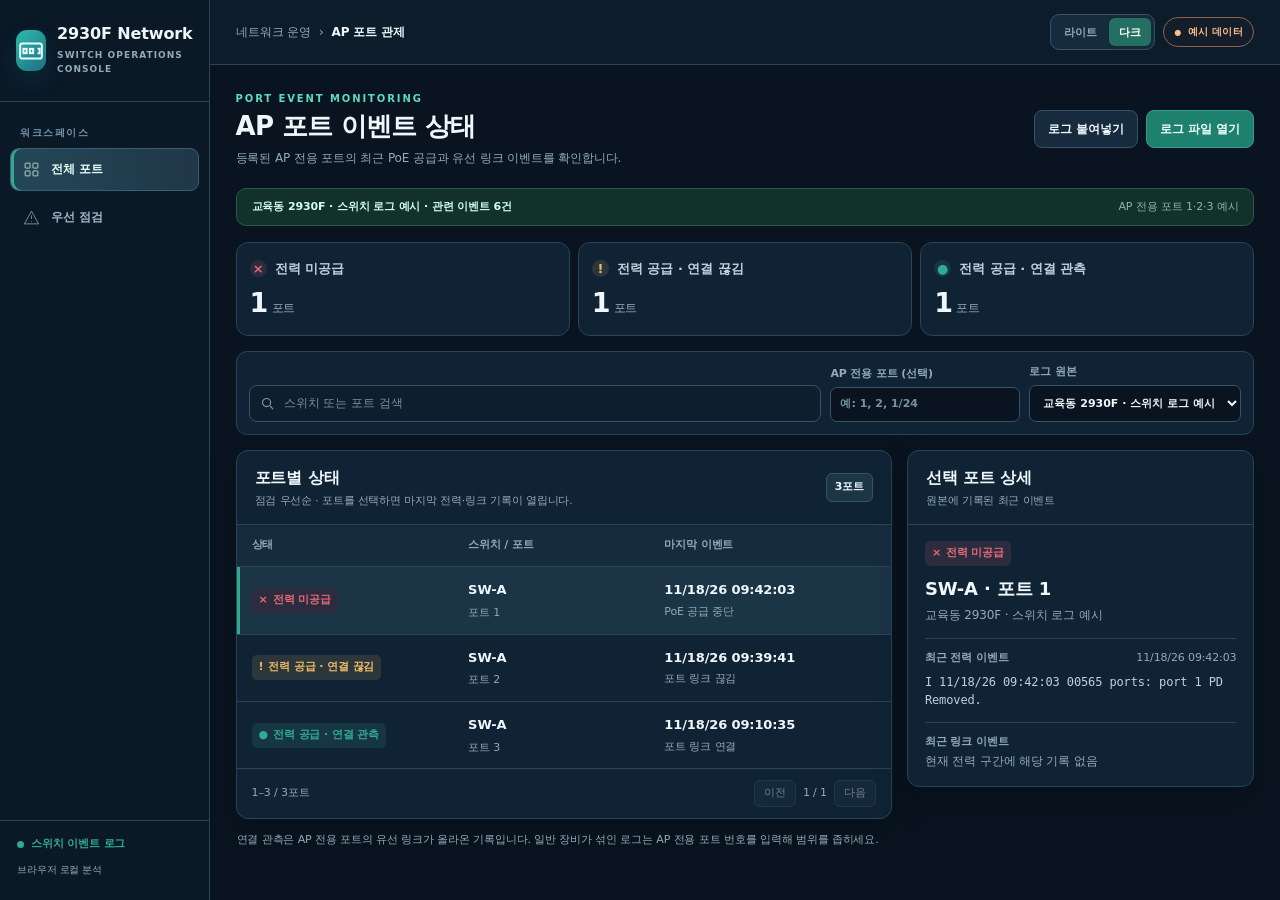
==== index.html @ 302279bd "Publish standalone Aruba 2930F switch event log web dashboard" ====
<!DOCTYPE html>
<html lang="ko">
<head>
<meta charset="utf-8">
<meta name="viewport" content="width=device-width, initial-scale=1">
<meta name="color-scheme" content="dark light">
<title>Aruba 2930F · AP 포트 로그 관제</title>
<script>
/* Apply the saved theme before the first paint. The preview also works with file:// URLs. */
(function () {
  const key = 'aruba2930f.portMatrix.theme';
  let preference = 'dark';
  try {
    const stored = localStorage.getItem(key);
    if (stored === 'light' || stored === 'dark') preference = stored;
  } catch (_) { /* storage may be disabled for local files */ }
  window.__arubaThemePreference = preference;
  document.documentElement.dataset.theme = preference;
})();
</script>
<style>
:root{color-scheme:dark;--bg:#091420;--sidebar:#0b1927;--surface:#102335;--surface2:#162c3e;--surface3:#1b3446;--hover:#223d51;--stroke:#294357;--stroke-light:#365369;--ink:#eff7fb;--muted:#93aab9;--sub:#bed0dc;--teal:#31aa92;--brand:#f7a461;--red:#e46b77;--amber:#edbb65;--gray:#8192a5;--blue:#699bcc;--focus:#8bdbed;--shadow:0 14px 34px rgba(0,0,0,.2);--cell-size:19px}
*{box-sizing:border-box}html{scroll-behavior:smooth}body{margin:0;min-height:100vh;background:var(--bg);color:var(--ink);font:13px/1.52 'Segoe UI','Malgun Gothic','Apple SD Gothic Neo',system-ui,sans-serif;letter-spacing:-.13px}
button,input,select{font:inherit}button{cursor:pointer}button:disabled{opacity:.43;cursor:not-allowed}button:focus-visible,input:focus-visible,select:focus-visible{outline:2px solid var(--focus);outline-offset:3px}svg{display:block;width:18px;height:18px;flex-shrink:0}
.app{display:grid;grid-template-columns:210px minmax(0,1fr);min-height:100vh}.sidebar{background:var(--sidebar);border-right:1px solid var(--stroke);height:100vh;position:sticky;top:0;display:flex;flex-direction:column;z-index:8}.brand{display:flex;gap:11px;align-items:center;padding:25px 16px 24px;border-bottom:1px solid var(--stroke)}.brandmark{height:41px;width:41px;border-radius:11px;display:grid;place-items:center;background:linear-gradient(135deg,#2dbbac,#1d6e83);box-shadow:0 10px 24px #089b9d22}.brandmark svg{width:26px;height:26px;color:#eafffb}.brand-title{font-size:16px;font-weight:780;line-height:1.15}.brand-sub{font-size:9px;font-weight:700;letter-spacing:1.05px;color:var(--muted);margin-top:6px}.navhead{padding:23px 20px 8px;font-size:10px;letter-spacing:1.5px;font-weight:750;color:#7293aa}.nav{padding:0 10px;display:grid;gap:5px}.nav button{display:flex;align-items:center;text-align:left;gap:11px;background:none;border:1px solid transparent;border-radius:9px;color:#a0b5c6;min-height:43px;padding:0 12px;font-size:12px;font-weight:600}.nav button.active{background:linear-gradient(90deg,#244757,#203748);border-color:#386077;color:#e8fff8;box-shadow:inset 3px 0 var(--teal)}.nav button:not(.active):hover{background:#172e40;color:var(--ink)}.nav svg{width:17px;height:17px}.sidebar-bottom{margin-top:auto;padding:15px 17px 23px;border-top:1px solid var(--stroke);display:grid;gap:9px;color:var(--muted);font-size:11px}.status-line{display:flex;align-items:center;gap:7px;font-weight:760;color:#f3bd8e}.status-line i{height:7px;width:7px;background:var(--brand);border-radius:50%}.side-footnote{line-height:1.55;font-size:10px}
.page{min-width:0}.topbar{height:65px;border-bottom:1px solid var(--stroke);background:#0d1d2de6;display:flex;align-items:center;justify-content:space-between;padding:0 26px;gap:10px}.crumb{display:flex;align-items:center;gap:8px;color:var(--muted);font-size:12px}.crumb b{color:var(--ink);font-weight:690}.crumb svg{width:14px;height:14px}.top-actions{display:flex;align-items:center;gap:8px}.top-chip{border:1px solid var(--stroke-light);border-radius:99px;padding:6px 10px;font-size:10px;color:#b6cdde;font-weight:720;letter-spacing:.3px;white-space:nowrap}.top-chip.demo{border-color:#8d624a;color:#ffbd86;background:#432b251f}.top-chip.demo:before{content:'●';font-size:8px;margin-right:6px}.content{padding:26px clamp(16px,2vw,30px) 26px;max-width:1940px;margin:auto}.heading{display:flex;align-items:end;justify-content:space-between;gap:16px;margin-bottom:20px}.eyebrow{color:#5edac0;font-size:10px;font-weight:820;letter-spacing:1.9px;margin-bottom:5px}.heading h1{font-size:26px;letter-spacing:-.7px;line-height:1.2;margin:0 0 7px;font-weight:780}.heading p{font-size:12px;color:var(--muted);margin:0}.heading-actions{display:flex;gap:8px;flex-wrap:wrap}.btn{background:var(--surface2);color:var(--ink);border:1px solid var(--stroke-light);border-radius:8px;padding:9px 13px;display:inline-flex;align-items:center;justify-content:center;gap:7px;white-space:nowrap;font-size:12px;font-weight:680;min-height:36px}.btn svg{width:15px;height:15px}.btn:hover{background:var(--hover)}.btn.primary{border-color:#319e8d;background:#1e806f;color:#effff9}.btn.primary:hover{background:#239b88}.btn.danger{background:#4b2834;border-color:#a04c5a;color:#ffb5bd}.btn.danger:hover{background:#703744}.btn.ghost{background:transparent}.notice{border:1px solid #2e594e;background:#123128;border-radius:10px;display:flex;align-items:center;justify-content:space-between;gap:12px;padding:10px 15px;margin-bottom:16px;font-size:11px;color:#a8d7cc}.notice strong{color:#d1fff1;font-weight:720}.notice .noteright{white-space:nowrap;color:#91b5aa}.notice svg{color:#49c9a7;width:15px;height:15px}.notice-l{display:flex;align-items:center;gap:9px}
.metrics{display:grid;grid-template-columns:repeat(5,minmax(0,1fr));gap:11px;margin-bottom:15px}.metric{position:relative;overflow:hidden;background:var(--surface);border:1px solid var(--stroke);border-radius:12px;padding:15px 17px;min-height:94px}.metric label{display:block;font-size:11px;color:var(--muted);font-weight:600}.metric .value{font-size:27px;font-weight:780;letter-spacing:-.7px;line-height:1.24;margin-top:7px}.metric .suffix{font-size:12px;color:var(--muted);margin-left:4px;font-weight:530}.metric .metric-icon{position:absolute;right:14px;top:15px;width:23px;height:23px;color:#68889c}.metric.green .value{color:#59d6ba}.metric.red .value{color:#f38790}.metric.amber .value{color:#f0c784}.metric.gray .value{color:#acbfcc}
.filterbar{background:var(--surface);border:1px solid var(--stroke);border-radius:11px;padding:12px;display:flex;align-items:center;flex-wrap:wrap;gap:9px;margin-bottom:15px}.filterbar .search{min-width:240px;flex:1;display:flex;align-items:center;gap:7px;padding:0 10px;height:37px;border:1px solid var(--stroke-light);border-radius:8px;background:#0d1e2c}.filterbar .search svg{width:15px;height:15px;color:#8099aa}.filterbar input{min-width:0;flex:1;border:0;outline:0;background:transparent;color:var(--ink);font-size:12px}.filterbar input::placeholder{color:#7892a3}.filterbar select{background:#142a3d;color:#d5e5ed;border:1px solid var(--stroke-light);height:37px;padding:0 27px 0 10px;border-radius:8px;font-size:12px;min-width:124px}.filterbar .filter-help{display:flex;align-items:center;gap:6px;color:var(--muted);font-size:11px;white-space:nowrap}.filterbar input[type=range]{accent-color:var(--teal);width:72px}.filterbar .filter-help label{white-space:nowrap}.filterbar .btn{height:37px}
.layout{display:grid;grid-template-columns:minmax(0,1fr) 338px;align-items:start;gap:15px}.leftcol,.rightcol{min-width:0;display:grid;gap:15px}.panel{border:1px solid var(--stroke);border-radius:12px;background:var(--surface);box-shadow:var(--shadow);min-width:0;overflow:hidden}.panel-head{min-height:64px;padding:15px 18px;display:flex;align-items:center;justify-content:space-between;gap:12px;border-bottom:1px solid var(--stroke)}.panel-head h2{font-size:14px;margin:0 0 3px;font-weight:760}.panel-sub{font-size:10.5px;color:var(--muted)}.panel-right{font-size:11px;color:#bad0de;white-space:nowrap}.count{background:#1c3646;border:1px solid #35546a;padding:5px 8px;border-radius:6px;font-weight:670;font-size:11px}.matrix-area{padding:16px 18px 13px}.matrix-top{display:flex;align-items:center;justify-content:space-between;margin-bottom:13px;gap:10px;flex-wrap:wrap}.matrix-top strong{font-size:11px;font-weight:730}.matrix-top .hint{font-size:11px;color:var(--muted)}.matrix-sections{display:grid;gap:13px}.siteheading{display:flex;justify-content:space-between;align-items:center;margin:2px 0 7px;font-size:10.5px;color:#a9c2d0}.siteheading b{color:#cce8ec;font-weight:690}.port-grid{display:grid;grid-template-columns:repeat(auto-fill,minmax(var(--cell-size),1fr));gap:3px}.port-tile{width:100%;height:var(--cell-size);min-height:15px;border:0;border-radius:3px;position:relative;transition:transform .08s,outline .08s,filter .08s;box-shadow:inset 0 -1px rgba(0,0,0,.13)}.port-tile:hover{transform:scale(1.28);z-index:2;box-shadow:0 0 0 2px #c1ecf0,0 3px 9px rgba(0,0,0,.36)}.port-tile.selected{outline:2px solid #f6faff;outline-offset:1px;z-index:1}.port-tile.for-action:after{content:'';position:absolute;right:1px;bottom:1px;width:4px;height:4px;border-radius:50%;background:#f5f9ff;box-shadow:0 0 0 1px #143241}.port-tile.normal{background:#279e86}.port-tile.down{background:#d95d69}.port-tile.warn{background:#c7a054}.port-tile.unknown{background:#72879a}.port-tile.off{background:#598cba}.port-tile:active{transform:scale(.94)}.empty{border:1px dashed #3c5b6e;border-radius:8px;text-align:center;padding:34px 10px;color:var(--muted)}.matrix-footer{padding:11px 18px 14px;border-top:1px solid var(--stroke);display:flex;align-items:center;justify-content:space-between;gap:10px;flex-wrap:wrap}.legend{display:flex;align-items:center;flex-wrap:wrap;gap:13px;font-size:10px;color:#b6c8d4}.legend span{display:flex;align-items:center;gap:5px}.swatch{display:inline-block;width:10px;height:10px;border-radius:2px;background:var(--teal)}.swatch.down{background:var(--red)}.swatch.warn{background:var(--amber)}.swatch.unknown{background:var(--gray)}.swatch.off{background:var(--blue)}.matrix-note{color:#82a0b1;font-size:10px}
.issues{padding:0 5px;max-height:228px;overflow:auto}.issue-btn{width:100%;border:0;background:transparent;border-bottom:1px solid #263f52;color:var(--ink);display:flex;gap:9px;padding:10px 12px;text-align:left;align-items:start}.issue-btn:hover,.issue-btn.current{background:#193648}.issue-btn:last-child{border-bottom:0}.issue-dot{border-radius:3px;width:8px;height:28px;flex-shrink:0;background:var(--red);margin-top:1px}.issue-dot.warn{background:var(--amber)}.issue-dot.unknown{background:var(--gray)}.issue-mid{flex:1;min-width:0}.issue-mid strong{font-size:11px;display:block;white-space:nowrap;overflow:hidden;text-overflow:ellipsis}.issue-mid small{display:block;color:var(--muted);font-size:10px;white-space:nowrap;overflow:hidden;text-overflow:ellipsis;margin-top:2px}.issue-status{font-size:10px;color:#cbd8e0;white-space:nowrap}.priority-foot{color:var(--muted);border-top:1px solid var(--stroke);padding:10px 15px;font-size:10px}.detail{padding:17px}.detail-tag{color:#78dbc4;font-size:10px;font-weight:760;letter-spacing:.9px;margin-bottom:8px}.detail-name{font-size:16px;font-weight:760;white-space:nowrap;overflow:hidden;text-overflow:ellipsis}.detail-address{font-size:11px;color:var(--muted);margin-top:3px;margin-bottom:13px}.badges{display:flex;gap:6px;flex-wrap:wrap}.badge{display:inline-flex;align-items:center;gap:5px;padding:4px 8px;border:1px solid #355268;border-radius:6px;background:#1b3344;font-size:10px;font-weight:650;color:#ccdce7}.badge.normal{border-color:#286e61;color:#7ee9cc;background:#173a34}.badge.down{border-color:#79464b;color:#f9a6af;background:#482930}.badge.warn{border-color:#826d43;color:#ffdc9e;background:#473c2a}.badge.unknown{border-color:#667684;color:#cfdae4;background:#334151}.badge.off{border-color:#416890;color:#a4d0fe;background:#213a52}.detail-divider{border-top:1px solid var(--stroke);margin:17px 0 15px}.dgrid{display:grid;grid-template-columns:1fr 1fr;gap:15px 12px}.dfield label{display:block;font-size:10px;color:var(--muted);margin-bottom:5px}.dfield .data{font-size:12px;font-weight:690;overflow-wrap:anywhere}.dfield.wide{grid-column:1/-1}.reason{border:1px solid #3c4d59;background:#1a2d3b;border-radius:8px;padding:11px;font-size:11px;line-height:1.6;color:#cadae3;margin-top:15px}.reason strong{display:block;font-size:10px;color:var(--muted);font-weight:700;margin-bottom:3px}.detail-actions{margin-top:14px;display:grid;gap:9px}.choice{border:1px solid var(--stroke-light);background:#172f41;color:#e0ecf4;border-radius:8px;display:flex;align-items:center;gap:8px;min-height:40px;padding:8px 11px;font-weight:670;text-align:left}.choice input{accent-color:var(--teal);width:16px;height:16px}.detail-foot{font-size:10px;color:var(--muted);line-height:1.6}.readhint{color:#8eaebd;margin-top:9px;font-size:10px}
.table-head-tools{display:flex;gap:8px;align-items:center}.table-head-tools select{background:#193345;color:var(--ink);border:1px solid var(--stroke-light);border-radius:7px;font-size:11px;padding:6px 8px;max-width:128px}.tablewrap{overflow:auto;max-height:330px}.resulttable{border-collapse:collapse;width:100%;min-width:800px;font-size:11px}.resulttable thead{position:sticky;top:0;z-index:2;background:#193448}.resulttable th{color:#a8c1d0;text-align:left;white-space:nowrap;font-weight:690;font-size:10px;padding:10px 9px;border-bottom:1px solid #38546a}.resulttable td{padding:10px 9px;border-bottom:1px solid #253b4b;white-space:nowrap;color:#d7e5ed}.resulttable tbody tr{cursor:pointer}.resulttable tbody tr:hover{background:#1b384a}.resulttable tbody tr.selected{background:#1c424c}.resulttable td strong{font-size:11px}.resulttable td small{color:var(--muted);font-size:10px}.resulttable input[type=checkbox]{accent-color:var(--teal);width:14px;height:14px;cursor:pointer}.pillstat{padding:3px 7px;border-radius:5px;font-size:10px;font-weight:710;display:inline-block}.pillstat.normal{color:#8fe7c7;background:#1c463d}.pillstat.down{color:#faa7ad;background:#4d2c35}.pillstat.warn{color:#ffdc9f;background:#54432e}.pillstat.unknown{color:#cbd5de;background:#394758}.pillstat.off{color:#b1d8ff;background:#29435e}.table-foot{display:flex;align-items:center;justify-content:space-between;gap:10px;padding:11px 15px;font-size:11px;color:var(--muted)}.paginate{display:flex;align-items:center;gap:7px}.paginate button{background:#1c3547;border:1px solid var(--stroke-light);color:var(--ink);padding:4px 9px;border-radius:6px}
.actionbar{position:sticky;bottom:0;z-index:6;margin-top:15px;background:#10283bfa;border:1px solid #35566d;border-radius:11px;padding:11px 17px;display:flex;align-items:center;justify-content:space-between;gap:12px;box-shadow:0 -6px 30px #050e1cb8}.action-info{display:flex;gap:12px;align-items:center;flex-wrap:wrap;min-width:0}.action-count{border-radius:8px;background:#234b54;border:1px solid #3a8888;color:#b9fff0;padding:7px 10px;white-space:nowrap;font-weight:780;font-size:12px}.action-note{font-size:10px;color:#a2b9c8}.action-btns{display:flex;align-items:center;gap:8px}.action-btns .btn{min-width:102px}.action-btns .btn.offbtn{background:#56313a;border-color:#b95e6e;color:#ffd9de}.action-btns .btn.onbtn{background:#205c52;border-color:#2ba88d;color:#eafff5}.action-btns .btn.offbtn:hover{background:#6d3d49}.action-btns .btn.onbtn:hover{background:#25796a}
.modal-backdrop{position:fixed;inset:0;background:rgba(1,8,17,.78);display:grid;place-items:center;z-index:30;padding:20px}.modal-backdrop[hidden]{display:none}.modal{width:min(500px,100%);background:#152b3d;border:1px solid #446175;border-radius:15px;box-shadow:0 22px 75px #0009;padding:22px}.modal h3{margin:0 0 10px;font-size:19px}.modal p{color:#c1d2dc;font-size:12px;line-height:1.7}.modal .preview-list{max-height:180px;overflow:auto;border:1px solid #3f5b6d;border-radius:8px;background:#0e2130;padding:10px 12px;color:#e1f3f8;font-size:11px;line-height:1.85}.modal .modal-alert{border-radius:8px;padding:12px;background:#422e2b;border:1px solid #7c5a4c;color:#ffd7b2;font-size:11px;line-height:1.7;margin:13px 0}.modal-actions{display:flex;justify-content:flex-end;margin-top:18px}.toast{position:fixed;bottom:85px;right:23px;max-width:min(410px,calc(100vw - 30px));background:#244b52;border:1px solid #379c91;color:#dcfff8;border-radius:9px;padding:11px 16px;box-shadow:0 12px 30px #0009;font-size:12px;z-index:29;opacity:0;transform:translateY(10px);pointer-events:none;transition:.2s}.toast.show{opacity:1;transform:translateY(0)}.target-panel{background:#152e40;border:1px solid #36566a;border-radius:10px;padding:14px 17px;margin-bottom:15px}.target-panel[hidden]{display:none}.target-panel strong{font-size:13px}.target-panel p{font-size:11px;color:var(--muted);line-height:1.6}.target-samples{display:flex;gap:7px;flex-wrap:wrap}.target-samples span{padding:6px 9px;border-radius:6px;background:#203c4e;border:1px solid #35586c;font-size:11px;color:#c8e2ee}
@media(max-width:1330px){.layout{grid-template-columns:minmax(0,1fr) 305px}.metrics{gap:8px}.metric{padding:14px 13px}.filterbar .filter-help{display:none}}
@media(max-width:1050px){.app{grid-template-columns:70px minmax(0,1fr)}.brand{justify-content:center;padding:18px 7px}.brand .brand-copy,.navhead,.nav .navtxt,.sidebar-bottom .side-footnote{display:none}.nav{padding:17px 8px;gap:8px}.nav button{justify-content:center;padding:0;min-height:48px}.nav svg{width:20px;height:20px}.sidebar-bottom{padding:16px 11px;align-items:center}.status-line span{display:none}.topbar{padding:0 16px}.content{padding:19px 15px}.layout{grid-template-columns:minmax(0,1fr) 288px}.heading h1{font-size:23px}}
@media(max-width:780px){.layout{grid-template-columns:1fr}.rightcol{grid-row:1;grid-template-columns:1fr 1fr;align-items:start}.issues{max-height:255px}.metrics{grid-template-columns:repeat(3,1fr)}.heading{align-items:start;flex-direction:column}.notice .noteright{white-space:normal}.filterbar .search{min-width:100%}}
@media(max-width:600px){.app{grid-template-columns:1fr}.sidebar{height:auto;position:static;padding:0 10px}.brand{display:none}.nav{display:flex;gap:4px;overflow:auto;padding:8px 0}.nav button{min-width:45px;min-height:38px}.sidebar-bottom,.navhead{display:none}.topbar{height:55px}.top-chip:not(.demo){display:none}.content{padding:16px 11px}.metrics{grid-template-columns:repeat(2,1fr)}.metric{min-height:85px}.metric .value{font-size:23px}.rightcol{grid-template-columns:1fr;grid-row:2}.notice{align-items:start;flex-direction:column}.filterbar{gap:7px}.filterbar select{flex:1;min-width:120px}.panel-head{padding:14px}.matrix-area{padding:14px}.port-grid{gap:2px}.actionbar{padding:10px;flex-direction:column;align-items:stretch}.action-info{justify-content:space-between}.action-btns{justify-content:stretch}.action-btns .btn{flex:1}.toast{bottom:135px}.dgrid{grid-template-columns:1fr 1fr}}

/* One-click two-state theme switch. Both options remain visible; no dropdown or OS setting. */
.theme-switch{display:inline-flex;align-items:center;gap:2px;height:36px;padding:3px;border:1px solid var(--stroke-light);border-radius:9px;background:var(--surface2);flex-shrink:0;white-space:nowrap}
.theme-option{display:inline-flex;align-items:center;justify-content:center;gap:5px;min-height:28px;padding:0 10px;border:0;border-radius:6px;background:transparent;color:var(--muted);font:700 11px/1 'Segoe UI','Malgun Gothic',system-ui,sans-serif;cursor:pointer;transition:background-color .12s,color .12s}
.theme-option svg{width:14px;height:14px;stroke:currentColor}
.theme-option:hover:not([aria-pressed="true"]){background:var(--hover);color:var(--ink)}
.theme-option[aria-pressed="true"]{background:#256f62;color:#fff;box-shadow:0 1px 5px #020e1433}
.theme-option:focus-visible{outline:2px solid var(--focus);outline-offset:2px}
[data-theme="light"] .theme-switch{background:#edf4f7;border-color:#c3d7df}
[data-theme="light"] .theme-option[aria-pressed="true"]{background:#fff;color:#0c786b;box-shadow:0 1px 6px #123d4a26}
@media(max-width:760px){.theme-option{padding:0 8px}}
@media(max-width:440px){.theme-option svg{display:none}.theme-option{font-size:10px;padding:0 7px}}
@media(max-width:445px){.top-actions .top-chip.demo{display:none}.topbar{padding-left:12px;padding-right:12px}.crumb{font-size:11px}}

/* Light edition: independent component colors, including badges, table, dialog
   and sticky PoE control bar (no loss of status differentiation). */
:root[data-theme="light"]{
 color-scheme:light;
 --bg:#f2f6fa;--sidebar:#ffffff;--surface:#ffffff;--surface2:#f3f7fa;--surface3:#e8f1f5;
 --hover:#e8f5f2;--stroke:#d8e4eb;--stroke-light:#c7d8e3;--ink:#193041;--muted:#526c7f;
 --sub:#3c586a;--teal:#0b846f;--brand:#ba6b28;--red:#bd4758;--amber:#a76a10;
 --gray:#61798e;--blue:#3576ac;--focus:#007d8b;--shadow:0 7px 24px rgba(28,66,91,.075)
}
[data-theme="light"] .sidebar{box-shadow:3px 0 16px rgba(21,59,81,.025)}
[data-theme="light"] .brandmark{background:linear-gradient(135deg,#179d88,#167e8c);box-shadow:0 8px 15px #0b8f8326}
[data-theme="light"] .navhead{color:#587587}
[data-theme="light"] .nav button{color:#4e687a}
[data-theme="light"] .nav button.active{background:linear-gradient(90deg,#e0f4ed,#eef9f5);border-color:#abdccd;color:#135e52;box-shadow:inset 3px 0 #078a76}
[data-theme="light"] .nav button:not(.active):hover{background:#f0f6f9;color:#183b4f}
[data-theme="light"] .status-line{color:#a85d20}
[data-theme="light"] .topbar{background:#fffffff2;box-shadow:0 1px 5px #2b5b7610}
[data-theme="light"] .top-chip{color:#456679;border-color:#cbdde6;background:#f5f9fb}
[data-theme="light"] .top-chip.demo{background:#fff1e7;border-color:#e7bd94;color:#9d5419}
[data-theme="light"] .eyebrow{color:#087e6b}
[data-theme="light"] .heading p strong{color:#0c765f!important}
[data-theme="light"] .heading p b{color:#087e6b!important}
[data-theme="light"] .btn.primary{border-color:#0b826e;background:#087c68;color:#ffffff}
[data-theme="light"] .btn.primary:hover{background:#0b6e5f}
[data-theme="light"] .btn.danger{border-color:#d8a0a8;background:#fff0f1;color:#a32f42}
[data-theme="light"] .btn.danger:hover{background:#fbe1e5}
[data-theme="light"] .notice{border-color:#aedecb;background:#eaf8f2;color:#2c6355}
[data-theme="light"] .notice strong{color:#155f4e}
[data-theme="light"] .notice .noteright{color:#3c7167}
[data-theme="light"] .notice svg{color:#11917a}
[data-theme="light"] .metric .metric-icon{color:#8399a7}
[data-theme="light"] .metric.green .value{color:#0c846b}
[data-theme="light"] .metric.red .value{color:#b73f51}
[data-theme="light"] .metric.amber .value{color:#a7660e}
[data-theme="light"] .metric.gray .value{color:#577080}
[data-theme="light"] .filterbar .search{background:#fff;border-color:#cadce5}
[data-theme="light"] .filterbar .search svg{color:#738ca0}
[data-theme="light"] .filterbar input::placeholder{color:#788e9d}
[data-theme="light"] .filterbar select{background:#fff;color:#203e50;border-color:#cadce5}
[data-theme="light"] .panel-right{color:#587488}
[data-theme="light"] .count{background:#f0f6f9;border-color:#d3e2ea;color:#36576c}
[data-theme="light"] .siteheading{color:#59778b}
[data-theme="light"] .siteheading b{color:#284d60}
[data-theme="light"] .port-tile.normal{background:#17947c}
[data-theme="light"] .port-tile.down{background:#cf5060}
[data-theme="light"] .port-tile.warn{background:#c98a2b}
[data-theme="light"] .port-tile.unknown{background:#74899a}
[data-theme="light"] .port-tile.off{background:#4485b5}
[data-theme="light"] .port-tile.selected{outline:2px solid #1c344c;outline-offset:1px}
[data-theme="light"] .port-tile:hover{box-shadow:0 0 0 2px #1b5670,0 3px 10px #0d30422b}
[data-theme="light"] .port-tile.for-action:after{background:#ffffff;box-shadow:0 0 0 1px #234659}
[data-theme="light"] .legend{color:#4c687b}
[data-theme="light"] .matrix-note{color:#627d8f}
[data-theme="light"] .empty{border-color:#c1d4df}
[data-theme="light"] .issue-btn{border-color:#e3edf2}
[data-theme="light"] .issue-btn:hover,[data-theme="light"] .issue-btn.current{background:#edf6f7}
[data-theme="light"] .issue-status{color:#466779}
[data-theme="light"] .detail-tag{color:#07856d}
[data-theme="light"] .badge{background:#f1f6f9;border-color:#d0dfe8;color:#38596b}
[data-theme="light"] .badge.normal{background:#e2f6ef;border-color:#a6dac6;color:#116a55}
[data-theme="light"] .badge.down{background:#feebed;border-color:#edb2ba;color:#ab334a}
[data-theme="light"] .badge.warn{background:#fff3dc;border-color:#e6c48c;color:#965d0d}
[data-theme="light"] .badge.unknown{background:#edf1f5;border-color:#c8d4dd;color:#476376}
[data-theme="light"] .badge.off{background:#e8f3fd;border-color:#b6d3ef;color:#246799}
[data-theme="light"] .reason{border-color:#cbdce5;background:#f5f8fa;color:#385567}
[data-theme="light"] .choice{background:#f2f9f7;border-color:#c1dfd7;color:#1c594c}
[data-theme="light"] .readhint{color:#587583}
[data-theme="light"] .table-head-tools select{background:#f5f9fb;color:#34566c;border-color:#cedfe7}
[data-theme="light"] .resulttable thead{background:#edf4f7}
[data-theme="light"] .resulttable th{border-color:#d5e4eb;color:#426375}
[data-theme="light"] .resulttable td{border-color:#e6eef2;color:#284458}
[data-theme="light"] .resulttable tbody tr:hover{background:#f0f7f9}
[data-theme="light"] .resulttable tbody tr.selected{background:#e4f4f0}
[data-theme="light"] .resulttable tr td[colspan]{color:#607b8d!important}
[data-theme="light"] .pillstat.normal{background:#e1f5ed;color:#11684d}
[data-theme="light"] .pillstat.down{background:#fae9ed;color:#ae3b4e}
[data-theme="light"] .pillstat.warn{background:#fff3d9;color:#925c16}
[data-theme="light"] .pillstat.unknown{background:#edf1f5;color:#4a6476}
[data-theme="light"] .pillstat.off{background:#e6f1fb;color:#2b6e9f}
[data-theme="light"] .paginate button{background:#f4f8fa;color:#294d63}
[data-theme="light"] .actionbar{background:#fffffff7;border-color:#cbdde6;box-shadow:0 -6px 24px #143e521a}
[data-theme="light"] .action-count{background:#e6f7f0;border-color:#a8d9ca;color:#136f5e}
[data-theme="light"] .action-note{color:#597483}
[data-theme="light"] .action-btns .btn.offbtn{background:#fff0f1;border-color:#dca9b0;color:#a53045}
[data-theme="light"] .action-btns .btn.onbtn{background:#e5f6ef;border-color:#a1d5c4;color:#076a57}
[data-theme="light"] .action-btns .btn.offbtn:hover{background:#fbe1e4}
[data-theme="light"] .action-btns .btn.onbtn:hover{background:#d2eee1}
[data-theme="light"] .modal-backdrop{background:#101f2e82}
[data-theme="light"] .modal{background:#fff;border-color:#c5dae3;box-shadow:0 24px 80px #0c2c3f42}
[data-theme="light"] .modal p{color:#466374}
[data-theme="light"] .modal .preview-list{background:#f5f8fa;border-color:#d0e0e8;color:#2d4d60}
[data-theme="light"] .modal .modal-alert{background:#fff7eb;border-color:#eccb97;color:#8c4e12}
[data-theme="light"] .toast{background:#f1f9f5;border-color:#a5d5c4;color:#176450;box-shadow:0 12px 30px #143b502d}
[data-theme="light"] .target-panel{background:#fff;border-color:#cedfe7}
[data-theme="light"] .target-samples span{background:#edf7f8;border-color:#c8e0e5;color:#315d70}

</style>
<style>
[hidden]{display:none!important}
.app .sidebar .nav button:focus-visible,.btn:focus-visible,.row-name:focus-visible,.count-card:focus-visible{outline:2px solid var(--focus);outline-offset:2px}
.sidebar .status-line{color:var(--teal)}.status-line i{background:var(--teal)}
.log-head .heading-actions{align-self:center}.intro{color:var(--sub)}
.log-metrics{grid-template-columns:repeat(3,minmax(0,1fr))}
.count-card{color:var(--ink);text-align:left;font:inherit;transition:background-color .1s,border-color .1s}
.count-card:hover{background:var(--surface2)}.count-card[aria-pressed=true]{border-color:var(--teal)}
.count-card .m-title{display:flex;align-items:center;gap:8px;color:var(--sub);font-weight:670;font-size:13px}.count-card .value{margin-top:8px;color:var(--ink)}
.state-mark{width:17px;height:17px;flex:0 0 17px;display:inline-grid;place-items:center;border-radius:50%;font-weight:800;font-size:13px;line-height:1}
.s-off{color:var(--red)}.s-down{color:var(--amber)}.s-up{color:var(--teal)}
.state-mark.s-off,.state-pill.s-off{background:color-mix(in srgb,var(--red) 13%,var(--surface))}.state-mark.s-down,.state-pill.s-down{background:color-mix(in srgb,var(--amber) 13%,var(--surface))}.state-mark.s-up,.state-pill.s-up{background:color-mix(in srgb,var(--teal) 14%,var(--surface))}
.input-panel{margin:0 0 15px;padding:16px 18px}.input-panel h2{margin:0 0 12px;font-size:16px}
.input-panel label,.log-filters label.field{display:grid;gap:4px;font-size:11px;color:var(--muted);font-weight:630}
.input-panel textarea,.input-panel input,.log-filters .field input,.log-filters .field select{border:1px solid var(--stroke-light);border-radius:7px;background:var(--bg);color:var(--ink);padding:7px 9px;font:inherit;min-height:35px;min-width:0}
.input-panel textarea{width:100%;min-height:136px;resize:vertical;font:12px/1.55 Consolas,'Malgun Gothic',monospace}
.input-panel label+label{margin-top:9px}.input-panel .heading-actions{margin-top:12px}.file-error{color:var(--red);padding:12px 14px;border:1px solid currentColor;border-radius:8px;margin-bottom:15px}
.log-notice{align-items:flex-start}.log-notice .notice-l{align-items:flex-start;flex-wrap:wrap;min-width:0}
#sourceSummary,#sourceNote,.file-error{overflow-wrap:anywhere}#sourceNote{white-space:normal!important}
.log-filters{align-items:flex-end}.log-filters .search{min-width:min(100%,180px)}.log-filters .field{min-width:150px}.log-filters .field select{max-width:min(260px,100%)}#portFilter{width:190px}
.log-layout{grid-template-columns:minmax(0,1.7fr) minmax(255px,.9fr)}.panel-head h2{font-size:16px}.panel-head .count{white-space:nowrap}.log-table{width:100%;border-collapse:collapse;table-layout:fixed}
.log-table th,.log-table td{text-align:left;padding:12px 9px;border-bottom:1px solid var(--stroke);overflow-wrap:anywhere}
.log-table th{color:var(--muted);background:var(--surface2);font-size:11px;font-weight:650}
.log-table th:first-child,.log-table td:first-child{padding-left:15px}
.log-table th:nth-child(1){width:34%}.log-table th:nth-child(2){width:30%}.log-table th:nth-child(3){width:36%}
.log-table tbody tr{cursor:pointer}.log-table tr[data-selected=true]{background:var(--surface3);box-shadow:inset 3px 0 var(--teal)}.log-table tbody tr:hover{background:var(--hover)}
.row-name{border:0;padding:1px 0;background:none;color:var(--ink);font-size:13px;font-weight:700;text-align:left;overflow-wrap:anywhere}
.t-sub{display:block;color:var(--muted);font-size:11px;margin-top:4px}.state-pill{display:inline-flex;align-items:center;gap:5px;border-radius:5px;padding:4px 7px;font-size:11px;font-weight:700}
#pager{flex-wrap:wrap}.evidence-box{padding:16px 17px;min-width:0}.evidence-box h3{font-size:18px;margin:9px 0 3px;overflow-wrap:anywhere}.evidence-box .event{border-top:1px solid var(--stroke);padding-top:11px;margin-top:13px}.event .cap{display:flex;justify-content:space-between;gap:10px;flex-wrap:wrap;font-size:11px;color:var(--muted)}
.event code{display:block;color:var(--sub);font:12px/1.5 Consolas,'Malgun Gothic',monospace;white-space:pre-wrap;overflow-wrap:anywhere;margin-top:6px}
.read-note{font-size:11px;color:var(--muted);margin:13px 1px 0}.source-bar .btn{padding:5px 8px}
.empty-msg{padding:20px;color:var(--muted)}.tiny{font-size:11px}.source-info{color:var(--muted);font-size:12px}
@media(max-width:1120px){.log-layout{grid-template-columns:minmax(0,1.5fr) minmax(210px,.85fr)}.state-pill{font-size:10.5px}}
@media(max-width:850px){.log-layout{grid-template-columns:1fr}.rightcol{grid-row:auto;display:block}.log-metrics{grid-template-columns:repeat(3,minmax(0,1fr))}}
@media(max-width:600px){.log-metrics{grid-template-columns:repeat(3,minmax(0,1fr));gap:5px}.count-card{padding:9px 7px;min-height:83px}.count-card .m-title{align-items:flex-start;gap:3px;font-size:10px}.count-card .state-mark{width:11px;height:13px;flex:0 0 11px;font-size:10px}.count-card .value{font-size:22px}.nav .navtxt{display:inline}.nav button{gap:6px;padding:0 8px}.log-filters .field{min-width:0;flex:1}.log-filters .search{min-width:100%}#portFilter{width:100%}.log-filters .field select{max-width:100%}.log-notice{display:block}.log-notice .noteright{display:block;margin-top:4px}.log-head .heading-actions{align-self:stretch}.log-table th,.log-table td{padding:9px 3px}.log-table th:first-child,.log-table td:first-child{padding-left:6px}.state-pill{font-size:10px;gap:2px;padding:4px}.row-name{font-size:12px}.topbar{padding-inline:8px}.count-card .suffix{font-size:10px}}
</style>
</head><body>

<svg xmlns="http://www.w3.org/2000/svg" style="position:absolute;width:0;height:0;overflow:hidden" aria-hidden="true">
 <symbol id="i-grid" viewBox="0 0 24 24"><rect x="3" y="3" width="7" height="7" rx="1"/><rect x="14" y="3" width="7" height="7" rx="1"/><rect x="3" y="14" width="7" height="7" rx="1"/><rect x="14" y="14" width="7" height="7" rx="1"/></symbol>
 <symbol id="i-home" viewBox="0 0 24 24"><path d="m3 10 9-7 9 7v10H3z"/><path d="M9 20v-7h6v7"/></symbol>
 <symbol id="i-backup" viewBox="0 0 24 24"><rect x="4" y="3" width="16" height="18" rx="2"/><path d="M8 8h8M8 12h8M8 16h5"/></symbol>
 <symbol id="i-switch" viewBox="0 0 24 24"><rect x="2" y="5" width="20" height="14" rx="2"/><rect x="5" y="10" width="3" height="4"/><rect x="11" y="10" width="3" height="4"/><path d="M18 10h2v4h-2"/></symbol>
 <symbol id="i-history" viewBox="0 0 24 24"><circle cx="12" cy="12" r="9"/><path d="M12 6v6l4 3"/></symbol>
 <symbol id="i-settings" viewBox="0 0 24 24"><circle cx="12" cy="12" r="3"/><path d="M12 2v3m0 14v3M2 12h3m14 0h3M4.9 4.9l2 2m10.2 10.2 2 2m0-14.2-2 2m-10.2 10.2-2 2"/></symbol>
 <symbol id="i-search" viewBox="0 0 24 24"><circle cx="10.5" cy="10.5" r="6.5"/><path d="m16 16 5 5"/></symbol>
 <symbol id="i-reload" viewBox="0 0 24 24"><path d="M21 11a9 9 0 1 0-2.5 6"/><path d="M21 4v7h-7"/></symbol>
 <symbol id="i-download" viewBox="0 0 24 24"><path d="M12 3v12m-5-5 5 5 5-5M4 18v3h16v-3"/></symbol>
 <symbol id="i-alert" viewBox="0 0 24 24"><path d="M12 3 2 21h20L12 3zM12 9v5m0 3v1"/></symbol>
 <symbol id="i-check" viewBox="0 0 24 24"><path d="m4 12 5 5L20 6"/></symbol>
 <symbol id="i-server" viewBox="0 0 24 24"><rect x="3" y="3" width="18" height="7" rx="1"/><rect x="3" y="14" width="18" height="7" rx="1"/><path d="M7 7h2m-2 11h2"/></symbol>
 <symbol id="i-info" viewBox="0 0 24 24"><circle cx="12" cy="12" r="9"/><path d="M12 11v6m0-10v1"/></symbol>
 <symbol id="i-sun" viewBox="0 0 24 24"><circle cx="12" cy="12" r="4"/><path d="M12 2v2m0 16v2M4.9 4.9l1.5 1.5m11.2 11.2 1.5 1.5M2 12h2m16 0h2M4.9 19.1l1.5-1.5M17.6 6.4l1.5-1.5"/></symbol>
 <symbol id="i-moon" viewBox="0 0 24 24"><path d="M20.8 15.5A8.6 8.6 0 0 1 8.5 3.2 8.7 8.7 0 1 0 20.8 15.5Z"/></symbol>
 <symbol id="i-monitor" viewBox="0 0 24 24"><rect x="3" y="4" width="18" height="14" rx="2"/><path d="M8 22h8M12 18v4"/></symbol>
</svg>

<div class="app"><aside class="sidebar"><div class="brand"><span class="brandmark"><svg fill="none" stroke="currentColor" stroke-width="1.8"><use href="#i-switch"/></svg></span><div class="brand-copy"><div class="brand-title">2930F Network</div><div class="brand-sub">SWITCH OPERATIONS CONSOLE</div></div></div>
<div class="navhead">워크스페이스</div><nav class="nav" aria-label="화면 선택"><button id="navAll" class="active" aria-label="전체 포트"><svg fill="none" stroke="currentColor"><use href="#i-grid"/></svg><span class="navtxt">전체 포트</span></button><button id="navAttention" aria-label="우선 점검"><svg fill="none" stroke="currentColor"><use href="#i-alert"/></svg><span class="navtxt">우선 점검</span></button></nav><div class="sidebar-bottom"><div class="status-line"><i></i><span>스위치 이벤트 로그</span></div><div class="side-footnote">브라우저 로컬 분석</div></div></aside>
<div class="page"><header class="topbar"><div class="crumb">네트워크 운영 <span>›</span><b>AP 포트 관제</b></div><div class="top-actions"><div class="theme-switch" role="group" aria-label="화면 테마"><button id="themeLight" class="theme-option" aria-pressed="false">라이트</button><button id="themeDark" class="theme-option" aria-pressed="true">다크</button></div><span id="mode" class="top-chip demo">예시 데이터</span></div></header>
<main class="content"><div class="heading log-head"><div><div class="eyebrow">PORT EVENT MONITORING</div><h1>AP 포트 이벤트 상태</h1><p>등록된 AP 전용 포트의 최근 PoE 공급과 유선 링크 이벤트를 확인합니다.</p></div>
<div class="heading-actions"><button id="resetDemo" class="btn" hidden>예시로 돌아가기</button><button id="pasteOpen" class="btn" aria-expanded="false" aria-controls="pastePanel">로그 붙여넣기</button><button id="openFiles" class="btn primary">로그 파일 열기</button><input id="logFiles" type="file" accept=".log,.txt,text/plain" multiple hidden></div></div>
<section id="pastePanel" class="panel input-panel" hidden><h2>스위치 로그 붙여넣기</h2><label>스위치 또는 원본 이름 (선택)<input id="pasteSource" placeholder="예: 교육동 스위치"></label><label>show logging 출력<textarea id="pasteText" placeholder="한 스위치의 날짜와 시각이 포함된 로그를 붙여넣으세요." spellcheck="false"></textarea></label><div class="heading-actions"><button id="pasteApply" class="btn primary">로그 분석</button><button id="pasteCancel" class="btn">닫기</button></div></section><div id="fileError" class="file-error" role="alert" hidden></div>
<div class="notice log-notice"><div class="notice-l"><strong id="sourceSummary" role="status"></strong></div><span id="sourceNote" class="noteright"></span></div>
<div class="metrics log-metrics" id="cards"></div>
<section class="filterbar log-filters" aria-label="원본과 포트 필터"><label class="search"><svg fill="none" stroke="currentColor" stroke-width="1.8"><use href="#i-search"/></svg><input id="search" type="search" placeholder="스위치 또는 포트 검색" aria-label="스위치 또는 포트 검색"></label><label class="field">AP 전용 포트 (선택)<input id="portFilter" placeholder="예: 1, 2, 1/24" aria-label="AP 전용 포트"></label><label class="field">로그 원본<select id="sourceFilter" aria-label="로그 원본"></select></label></section>
<div class="layout log-layout"><div class="leftcol"><section class="panel"><div class="panel-head"><div><h2 id="tableCaption">포트별 상태</h2><div class="panel-sub">점검 우선순 · 포트를 선택하면 마지막 전력·링크 기록이 열립니다.</div></div><span class="count" id="shown"></span></div>
<table class="log-table"><thead><tr><th>상태</th><th>스위치 / 포트</th><th>마지막 이벤트</th></tr></thead><tbody id="rows"></tbody></table><div id="empty" class="empty-msg" hidden></div><div class="table-foot" id="pager"><span id="range"></span><div class="paginate"><button id="prev">이전</button><span id="pageNumber"></span><button id="next">다음</button></div></div></section></div>
<aside class="rightcol"><section class="panel"><div class="panel-head"><div><h2>선택 포트 상세</h2><div class="panel-sub">원본에 기록된 최근 이벤트</div></div></div><div id="detail" class="evidence-box"></div></section></aside></div>
<p class="read-note">연결 관측은 AP 전용 포트의 유선 링크가 올라온 기록입니다. 일반 장비가 섞인 로그는 AP 전용 포트 번호를 입력해 범위를 좁히세요.</p>
</main></div></div>
<script>
/* Offline ArubaOS-S Event Log reader. Rows describe the latest evidenced power/link
   state in the supplied log. They are not a wireless controller health check.
   Event definitions: HPE AOS-S 16.11 ELMRG / Ports Events. */
(() => {
  'use strict';
  const rules = [
    ['linkUp', /^is now on-line$/i],
    ['linkDown', /^is now off-line$/i],
    ['powerOn', /^Applying Power to PD$/i],
    ['powerOn', /^Applying power to PD only on channel A as force-2pair-mode is configured$/i],
    ['powerOff', /^PD Removed$/i],
    ['powerOff', /^PD Denied power due to insufficient power allocation$/i],
    ['powerOff', /^Power denied due to Power On (?:Verification fault|Invalid Class Sequence)$/i],
    ['powerOff', /^Attempt to recover from bad FET failed\. The port will not deliver power$/i],
    ['uncertain', /^(?:(?:802\.3bt non-compliant )?(?:Dual Signature )?PD Detected|PD (?:Over Current|MPS Absent|Invalid Signature|Other Fault) indication|PD Invalid Signature detected)$/i]
  ];
  const months = ['jan','feb','mar','apr','may','jun','jul','aug','sep','oct','nov','dec'];
  const collator = new Intl.Collator(undefined,{numeric:true,sensitivity:'base'});

  function calendarTime(y,m,d,clock) {
    const [hh,mm,ss,sub=''] = clock.split(/[:.]/);
    const value = Date.UTC(y,m-1,d,+hh,+mm,+ss,Number((sub+'000').slice(0,3)));
    const date = new Date(value);
    return date.getUTCFullYear()===y && date.getUTCMonth()===m-1 && date.getUTCDate()===d &&
      +hh<24 && +mm<60 && +ss<60 ? value : NaN;
  }
  function envelope(line, context) {
    let match = /^([IMDEW])\s+(\d{1,2})\/(\d{1,2})\/(\d{4}|\d{2})\s+(\d{1,2}:\d{2}:\d{2}(?:\.\d{1,6})?)\s+(.+)$/i.exec(line);
    if (match) {
      const [, ,month,day,year,clock,body]=match;
      const y=year.length===4 ? +year : (+year>=70 ? 1900 : 2000)+Number(year);
      return {time:[month,day,year].join('/')+' '+clock, stamp:calendarTime(y,+month,+day,clock),
        device:context.device, body, reverse:context.reverse, yearless:false};
    }
    const syslog = line.replace(/^(?:[A-Z]+\.(?:EMERG|ALERT|CRIT|ERR|WARNING|NOTICE|INFO|DEBUG):\s+|<\d{1,3}>\s*)/i,'');
    match=/^([A-Z][a-z]{2})\s+(\d{1,2})\s+(\d{2}:\d{2}:\d{2}(?:\.\d{1,6})?)\s+([^\s]+)\s+(.+)$/i.exec(syslog);
    if (match) {
      const [,month,day,clock,device,body]=match;
      return {time:month+' '+day+' '+clock, stamp:calendarTime(2000,months.indexOf(month.toLowerCase())+1,+day,clock),
        device,body,yearless:true,reverse:null};
    }
    // Common ISO syslog-file prefix, and RFC5424 time/hostname/app header.
    match=/^(?:1\s+)?(\d{4}-\d{2}-\d{2}[T ]\d{2}:\d{2}:\d{2}(?:\.\d{1,9})?(?:Z|[+-]\d{2}:?\d{2})?)\s+([^\s]+)\s+(.+)$/i.exec(syslog);
    if (!match) return null;
    let [,time,device,body]=match;
    if (/^1\s/.test(syslog)) {
      const fields=/^\S+\s+\S+\s+\S+\s+(?:-|(?:\[(?:\\.|[^\]\\])*\])+)\s+(.+)$/.exec(body);
      if (!fields) return null;
      body=fields[1].replace(/^\uFEFF/,'');
    }
    let stamp=time.replace(' ','T');
    if (!/(?:Z|[+-]\d{2}:?\d{2})$/i.test(stamp)) stamp+='Z';
    return {time,stamp:Date.parse(stamp),device,body,yearless:false,reverse:null};
  }
  function readEvent(body) {
    const module=/^(?:\d{1,6}\s+)?(ports|system):\s*(?:(?:ST\d+-?(?:CMDR|STBY|M\d+)|AM\d+):\s*)?(.+)$/i.exec(body);
    if (!module) return null;
    const message=module[2].trim().replace(/[.]$/,'');
    if (module[1].toLowerCase()==='system') {
      return /^(?:system:\s*)?System (?:Booted\b.*|reboot due to (?:Power Failure|Switch Reset|Reset Switch))$/i.test(message)
        ? {type:'boot'} : null;
    }
    const parts=/^port\s+((?:\d{1,3}\/)?(?:[A-Z]?\d{1,3}))(?:(?:\s+\[chan\s+([AB]|\d{1,2})\])|(?:\s+chan\s+([AB]|\d{1,2})))?\s*(?::\s*|\s+)(.+)$/i.exec(message);
    if (!parts) return null;
    const rule=rules.find(([,pattern])=>pattern.test(parts[4]));
    if (!rule) return null;
    const port=parts[1].toUpperCase().replace(/\d+/g,n=>String(Number(n)));
    return {port,channel:(parts[2]||parts[3]||'').toUpperCase(),type:rule[0]};
  }
  function ordered(events) {
    // RFC3164 does not include a year. Unwrap Dec–Jan in either file direction,
    // working only with relative order, never reporting an invented calendar year.
    const dated=events.filter(e=>!e.yearless);
    const yearless=events.filter(e=>e.yearless);
    if (dated.length && yearless.length)
      throw new Error('같은 장비의 연도 없는 Syslog와 연도 있는 로그는 파일을 나누어 여세요.');
    let offset=0,previous=null;
    const neutralYear=366*86400000;
    for (const event of yearless) {
      if (previous!==null) {
        if (previous-event.stamp>neutralYear/2) offset+=neutralYear;
        if (event.stamp-previous>neutralYear/2) offset-=neutralYear;
      }
      previous=event.stamp;
      event.stamp+=offset;
    }
    const reverse=events.length>1 && events[0].stamp>events[events.length-1].stamp;
    return events.sort((a,b)=>a.stamp-b.stamp || a.block-b.block ||
      ((a.reverse??reverse) ? b.line-a.line : a.line-b.line));
  }
  function classify(events) {
    let power=null, link=null, whole=null;
    const channels=new Map();
    for (const e of events) {
      if (e.type==='linkUp' || e.type==='linkDown') {
        link=e;
        continue;
      }
      // Loss of one channel on a dual-signature port is not proof that the whole
      // port stopped delivering. Only port-wide evidence or both channels count.
      if (!e.channel) {
        whole=e.type;
        power=e;
        channels.clear();
      } else {
        channels.set(e.channel,e);
        const powered=[...channels.values()].filter(x=>x.type==='powerOn');
        const allOff=channels.has('A') && channels.has('B') && [...channels.values()].every(x=>x.type==='powerOff');
        whole=powered.length?'powerOn':allOff?'powerOff':'uncertain';
        power=powered.at(-1)||e;
      }
      // Start a fresh link-evidence epoch on each change in power evidence.
      link=null;
    }
    const status=whole==='powerOff'?'off':whole==='powerOn' && link?(link.type==='linkUp'?'up':'down'):null;
    return {status,powerEvent:power,linkEvent:link,lastEvent:events.at(-1)};
  }
  function parse(text, source='스위치 로그') {
    if (typeof text!=='string' || !text.trim() || text.includes('\u0000')) throw new Error('텍스트 형식의 스위치 이벤트 로그가 필요합니다.');
    const fallback=String(source||'스위치 로그');
    const byDevice=new Map();
    const context={device:null, reverse:null, block:0};
    let ignored=0, events=0, unclassified=0;
    const rows=[];
    const lines=text.replace(/^\uFEFF/,'').split(/\r\n?|\n/);
    for (let i=0;i<lines.length;i++) {
      const line=lines[i].trim();
      if (!line) continue;
      const prompt=/^([^#>]{1,128}?)(?:\([^#>]*\))?\s*[#>]\s*(?:(?:sh|show)\s+log(?:g(?:ing)?)?\b(.*))?$/i.exec(line);
      if (prompt) {
        context.block++;
        context.device=prompt[1].trim(); context.reverse=prompt[2]!==undefined ? /\s-[A-Za-z]*r/i.test(prompt[2]) : null;
        continue;
      }
      const frame=envelope(line,context);
      if (!frame || !Number.isFinite(frame.stamp) || frame.device==='-') { ignored++; continue; }
      let item=readEvent(frame.body);
      const original=[line];
      // Terminal-width wrapping in native captures, e.g. split denial reasons.
      if (!item && /^[IMDEW]\s/i.test(line) && /^\s+/.test(lines[i+1]||'')) {
        const continuation=lines[i+1].trim();
        item=readEvent(frame.body+' '+continuation);
        if (item) { original.push(continuation); i++; }
      }
      if (!item) { ignored++; continue; }
      const device=frame.device||fallback;
      const deviceKey=JSON.stringify([frame.device?'named':'source',device.toLowerCase()]);
      if (!byDevice.has(deviceKey)) byDevice.set(deviceKey,[]);
      byDevice.get(deviceKey).push({...item, device,time:frame.time, stamp:frame.stamp,
        yearless:frame.yearless, reverse:frame.reverse, block:context.block, text:original.join('\n'), line:i+1});
      if(item.type!=='boot') events++;
    }
    if (!events) throw new Error('인식할 수 있는 ArubaOS-S 포트 이벤트가 없습니다. 날짜가 있는 show logging 또는 Syslog 내용을 확인하세요.');
    for (const [deviceKey,list] of byDevice) {
      const ports=new Map();
      for (const e of ordered(list)) {
        if (e.type==='boot') { ports.clear(); continue; }
        if (!ports.has(e.port)) ports.set(e.port,[]);
        ports.get(e.port).push(e);
      }
      for (const [port,history] of ports) {
        const result=classify(history);
        if (!result.status) { unclassified++; continue; }
        rows.push({key:JSON.stringify([deviceKey,port]),device:history[0].device,port,...result});
      }
    }
    rows.sort((a,b)=>collator.compare(a.device,b.device)||collator.compare(a.port,b.port));
    return {source:fallback,scope:'log',rows,events,ignored,unclassified};
  }
  window.SwitchLogs=Object.freeze({parse});
})();

</script>
<script>
(() => {
  'use strict';
  const id = (name) => document.getElementById(name);
  const states = {off:['전력 미공급','×'],down:['전력 공급 · 연결 끊김','!'],up:['전력 공급 · 연결 관측','●']};
  const ranks = {off:0,down:1,up:2};
  const collator = new Intl.Collator('ko', {numeric:true});
  const demoSource = '교육동 2930F · 스위치 로그 예시';
  const demoText = [
    'SW-A# show logging',
    'I 11/18/26 09:10:01 00561 ports: port 1 Applying Power to PD.',
    'I 11/18/26 09:10:03 00561 ports: port 2 Applying Power to PD.',
    'I 11/18/26 09:10:04 00561 ports: port 3 Applying Power to PD.',
    'I 11/18/26 09:10:35 00076 ports: port 3 is now on-line',
    'I 11/18/26 09:39:41 00077 ports: port 2 is now off-line',
    'I 11/18/26 09:42:03 00565 ports: port 1 PD Removed.'
  ].join('\n');
  let sources = [], active = 0, demo = false, selection = '', scope = 'all', page = 0, serial = 0;
  const limit = 40;
  function node(tag,value,cls) {
    const x = document.createElement(tag);
    if (value != null) x.textContent = String(value);
    if (cls) x.className = cls;
    return x;
  }
  function makeButton(txt,css,cb) {
    const x=node('button',txt,css); x.type='button'; x.addEventListener('click',cb); return x;
  }
  function setTheme(mode,save) {
    document.documentElement.dataset.theme=mode;
    id('themeLight').setAttribute('aria-pressed', String(mode==='light'));
    id('themeDark').setAttribute('aria-pressed', String(mode==='dark'));
    if(save) try { localStorage.setItem('aruba2930f.portMatrix.theme',mode); } catch{}
  }
  function navigate(nextScope) {
    scope=nextScope; page=0; selection=''; render();
  }
  function setupCards() {
    for(const [key,[title,symbol]] of Object.entries(states)) {
      const card=makeButton('', 'metric count-card',()=>navigate(scope===key?'all':key));
      card.dataset.state=key; card.setAttribute('aria-label',title+' 포트 표시');
      const heading=node('span',null,'m-title');
      const mark=node('span',symbol,'state-mark s-'+key); mark.setAttribute('aria-hidden','true');
      heading.append(mark,node('span',title));
      const value=node('div',null,'value');const num=node('span','0');num.id='count-'+key;value.append(num,node('span','포트','suffix'));
      card.append(heading,value);id('cards').append(card);
    }
  }
  function badge(status) {
    const [txt,sign]=states[status], b=node('span',null,'state-pill s-'+status);
    const mark=node('span',sign);mark.setAttribute('aria-hidden','true');
    b.append(mark,node('span',txt)); return b;
  }
  function evidence(parent,label,ev) {
    const wrap=node('div',null,'event'), title=node('div',null,'cap');
    title.append(node('strong',label));
    if(ev?.time) title.append(node('span',ev.time));
    wrap.append(title, ev ? node('code',ev.text) : node('span','현재 전력 구간에 해당 기록 없음','source-info')); parent.append(wrap);
  }
  function renderDetails(item) {
    const d=id('detail'); d.replaceChildren();
    if(!item) { d.append(node('div','현재 조건에 표시할 포트가 없습니다.','source-info')); return; }
    d.append(badge(item.status),node('h3',item.device+' · 포트 '+item.port),node('span',sources[active].name,'source-info'));
    evidence(d,'최근 전력 이벤트',item.powerEvent);evidence(d,'최근 링크 이벤트',item.linkEvent);
  }
  function setSelected(item) {
    selection=item.key;
    for(const tr of id('rows').children) {
      const picked=tr.dataset.key===selection;
      tr.dataset.selected=String(picked);
      tr.querySelector('button')?.setAttribute('aria-pressed',String(picked));
    }
    renderDetails(item);
  }
  function makeRow(item) {
    const tr=node('tr');tr.dataset.status=item.status;tr.dataset.key=item.key;
    const stat=node('td');stat.append(badge(item.status));
    const target=node('td'), b=makeButton(item.device,'row-name',()=>{});
    b.setAttribute('aria-label',item.device+' 포트 '+item.port+' 상세 보기');
    target.append(b,node('span','포트 '+item.port,'t-sub'));
    const latest=node('td');const tm=item.lastEvent?.time || '';
    const isPower=item.powerEvent && item.lastEvent?.text===item.powerEvent.text;
    const eventSummary=isPower?(item.status==='off'?'PoE 공급 중단':'PoE 공급 이벤트'):item.status==='up'?'포트 링크 연결':item.status==='down'?'포트 링크 끊김':'포트 링크 이벤트';
    latest.append(node('strong',tm),node('span',eventSummary,'t-sub'));
    tr.append(stat,target,latest);tr.addEventListener('click',()=>setSelected(item));return tr;
  }
  function sourceOptions() {
    id('sourceFilter').replaceChildren(...sources.map((s,i)=>new Option(sources.length>1?(i+1)+' · '+s.name:s.name,String(i))));
    id('sourceFilter').value=String(active);
  }
  function filteredByPort(rows) {
    const value=id('portFilter').value.trim();
    if (!value) return rows;
    const normalize = s=>s.toLowerCase().replace(/^0+(?=\d)|\/0+(?=\d)/g,m=>m[0]==='/'?'/':'');
    const allowed=new Set(value.split(/[\s,;]+/).filter(Boolean).map(normalize));
    return rows.filter(r=>allowed.has(normalize(String(r.port))));
  }
  function render() {
    const capture=sources[active];if(!capture)return;
    const parsed=capture.data;
    const target=filteredByPort(parsed.rows);
    const counts={up:0,off:0,down:0};
    target.forEach(r=>counts[r.status]++);
    for(const key of Object.keys(states)) {
      id('count-'+key).textContent=String(counts[key]);
      id('cards').querySelector('[data-state="'+key+'"]').setAttribute('aria-pressed',String(scope===key));
    }
    for(const [name,picked] of [['navAll',scope!=='attention'],['navAttention',scope==='attention']]) {
      id(name).classList.toggle('active',picked);
      if(picked)id(name).setAttribute('aria-current','page');else id(name).removeAttribute('aria-current');
    }
    id('sourceSummary').textContent=capture.name+' · 관련 이벤트 '+parsed.events+'건';
    const note=[];
    if (sources.length>1) note.push(sources.length+'개 원본을 파일별로 표시');
    if (parsed.unclassified>0) note.push('판정 근거가 부족한 '+parsed.unclassified+'개 포트는 집계에서 제외');
    if (demo) note.push('AP 전용 포트 1·2·3 예시');
    if (!note.length) note.push('원본에 남은 마지막 전력·링크 이벤트 기준');
    id('sourceNote').textContent=note.join(' · ');
    id('mode').textContent=demo?'예시 데이터':'로그 분석';id('mode').classList.toggle('demo',demo);
    id('resetDemo').hidden=demo;
    const needle=id('search').value.trim().toLowerCase();
    const filtered=target.filter(r=>(scope==='all'||(scope==='attention'?r.status!=='up':r.status===scope))&&(!needle||(r.device+' '+r.port+' '+states[r.status][0]).toLowerCase().includes(needle)))
      .sort((a,b)=>ranks[a.status]-ranks[b.status]||collator.compare(a.device,b.device)||collator.compare(a.port,b.port));
    id('tableCaption').textContent=scope==='attention'?'우선 점검 포트':scope==='all'?'포트별 상태':states[scope][0];
    id('shown').textContent=filtered.length+'포트';
    const pages=Math.max(1,Math.ceil(filtered.length/limit));page=Math.max(0,Math.min(page,pages-1));
    const from=page*limit, batch=filtered.slice(from,from+limit);
    id('rows').replaceChildren(...batch.map(makeRow));
    id('range').textContent=batch.length?(from+1)+'–'+(from+batch.length)+' / '+filtered.length+'포트':'0포트';
    id('pageNumber').textContent=(page+1)+' / '+pages;
    id('prev').disabled=!page;id('next').disabled=page+1>=pages;
    id('empty').hidden=Boolean(batch.length);
    id('empty').textContent=!parsed.rows.length?'이 로그에는 전력과 링크를 함께 판정할 수 있는 포트가 없습니다. 다른 시각의 기록을 포함해 다시 열어 보세요.':'현재 조건에 맞는 포트가 없습니다.';
    const selected=batch.find(r=>r.key===selection)||batch[0];
    if(selected)setSelected(selected);else {selection='';renderDetails(null);}
  }
  function closePaste() {id('pastePanel').hidden=true;id('pasteOpen').setAttribute('aria-expanded','false');}
  function loadCaptures(items,isDemo) {
    sources=items;active=0;demo=isDemo;scope='all';selection='';page=0;
    id('portFilter').value='';id('search').value='';id('fileError').hidden=true;id('fileError').textContent='';
    closePaste(); sourceOptions();render();
  }
  function error(message) {
    const e=id('fileError');e.textContent=message;e.hidden=false;e.scrollIntoView({block:'nearest'});
  }
  function analyze(source,text) {
    if (!text.trim()) throw new Error('내용이 비어 있습니다.');
    if(text.includes('\0')) throw new Error('로그를 일반 텍스트로 저장한 뒤 열어 주세요.');
    return {name:source,data:window.SwitchLogs.parse(text,source)};
  }
  function readDemo() {
    ++serial;loadCaptures([analyze(demoSource,demoText)],true);
  }
  async function readText(file) {
    const bytes=new Uint8Array(await file.arrayBuffer());
    if(bytes[0]===0xff&&bytes[1]===0xfe)return new TextDecoder('utf-16le',{fatal:true}).decode(bytes);
    if(bytes[0]===0xfe&&bytes[1]===0xff)return new TextDecoder('utf-16be',{fatal:true}).decode(bytes);
    try{return new TextDecoder('utf-8',{fatal:true}).decode(bytes);}catch{return new TextDecoder('euc-kr',{fatal:true}).decode(bytes);}
  }
  id('openFiles').addEventListener('click',()=>id('logFiles').click());
  id('logFiles').addEventListener('change',async e=>{
    const files=Array.from(e.target.files);e.target.value='';if(!files.length)return;
    const token=++serial;const captures=[];
    try {
      for(const file of files) {
        if(token!==serial)return;
        try {
          const contents=await readText(file);
          if(token!==serial)return;
          captures.push(analyze(file.name,contents));
        }catch(err){throw new Error(file.name+' · '+err.message);}
      }
      if(token===serial)loadCaptures(captures,false);
    }catch(err){if(token===serial)error('로그 파일을 열 수 없습니다. '+err.message);}
  });
  id('pasteOpen').addEventListener('click',()=>{
    id('pastePanel').hidden=false;id('pasteOpen').setAttribute('aria-expanded','true');id('pasteText').focus();
  });
  id('pasteApply').addEventListener('click',()=>{
    ++serial;
    try {
      const input=analyze(id('pasteSource').value.trim()||'붙여넣은 스위치 로그',id('pasteText').value);
      loadCaptures([input],false);id('pasteText').value='';id('pasteSource').value='';
    }catch(err){error('붙여넣은 로그를 읽을 수 없습니다. '+err.message);}
  });
  id('pasteCancel').addEventListener('click',()=>{closePaste();id('pasteOpen').focus();});
  id('sourceFilter').addEventListener('change',e=>{
    active=Number(e.target.value);page=0;selection='';scope='all';id('search').value='';id('portFilter').value='';render();
  });
  for(const control of ['search','portFilter'])id(control).addEventListener('input',()=>{page=0;selection='';render();});
  id('prev').addEventListener('click',()=>{page--;selection='';render();});id('next').addEventListener('click',()=>{page++;selection='';render();});
  id('navAll').addEventListener('click',()=>navigate('all'));id('navAttention').addEventListener('click',()=>navigate('attention'));
  id('themeLight').addEventListener('click',()=>setTheme('light',true));id('themeDark').addEventListener('click',()=>setTheme('dark',true));
  id('resetDemo').addEventListener('click',readDemo);
  setTheme(document.documentElement.dataset.theme==='light'?'light':'dark',false);setupCards();readDemo();
})();

</script></body></html>
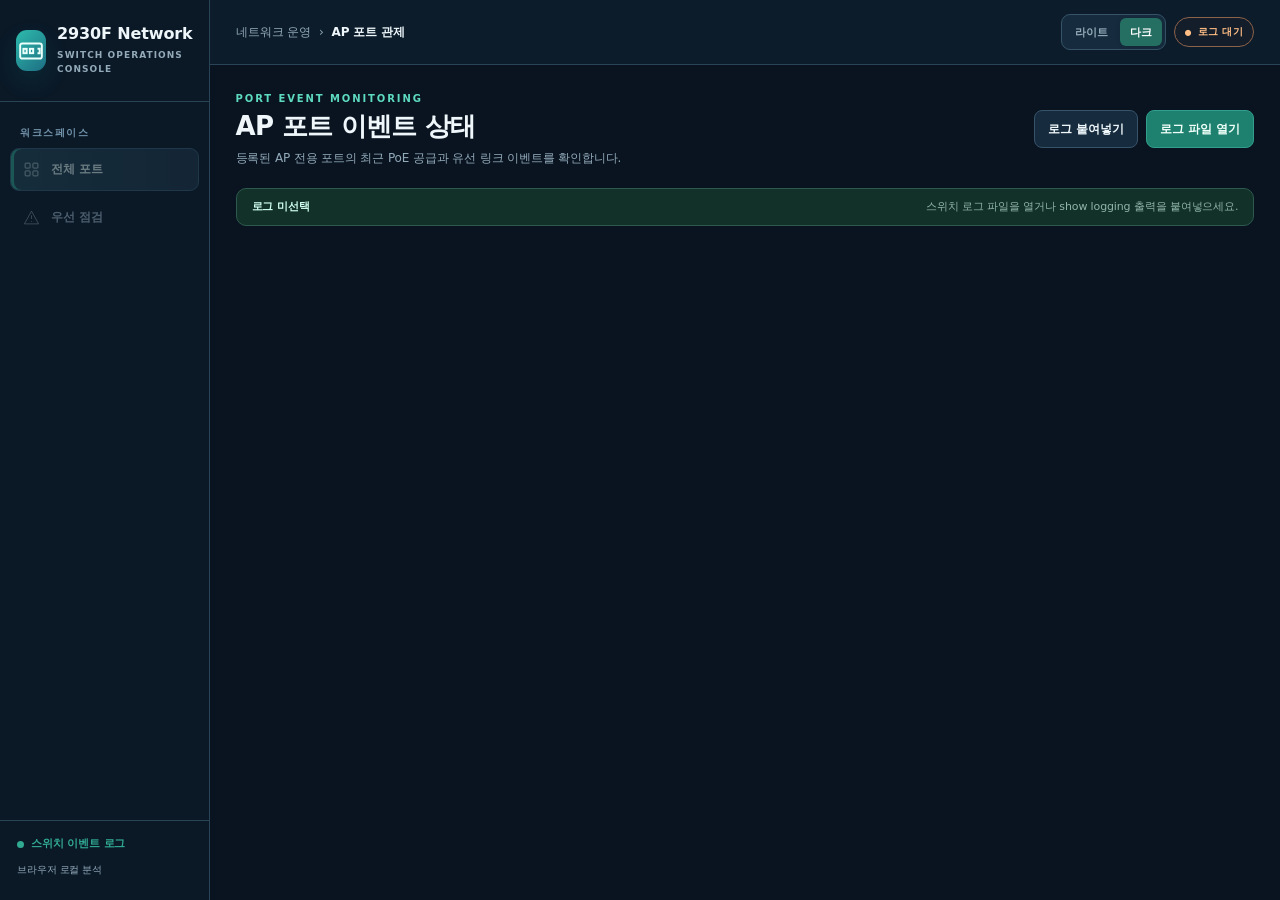
==== commit a5f7c02b: "Publish input-only AP log viewer from local web v1.3.1" ====
--- a/index.html
+++ b/index.html
@@ -23,7 +23,7 @@
 *{box-sizing:border-box}html{scroll-behavior:smooth}body{margin:0;min-height:100vh;background:var(--bg);color:var(--ink);font:13px/1.52 'Segoe UI','Malgun Gothic','Apple SD Gothic Neo',system-ui,sans-serif;letter-spacing:-.13px}
 button,input,select{font:inherit}button{cursor:pointer}button:disabled{opacity:.43;cursor:not-allowed}button:focus-visible,input:focus-visible,select:focus-visible{outline:2px solid var(--focus);outline-offset:3px}svg{display:block;width:18px;height:18px;flex-shrink:0}
 .app{display:grid;grid-template-columns:210px minmax(0,1fr);min-height:100vh}.sidebar{background:var(--sidebar);border-right:1px solid var(--stroke);height:100vh;position:sticky;top:0;display:flex;flex-direction:column;z-index:8}.brand{display:flex;gap:11px;align-items:center;padding:25px 16px 24px;border-bottom:1px solid var(--stroke)}.brandmark{height:41px;width:41px;border-radius:11px;display:grid;place-items:center;background:linear-gradient(135deg,#2dbbac,#1d6e83);box-shadow:0 10px 24px #089b9d22}.brandmark svg{width:26px;height:26px;color:#eafffb}.brand-title{font-size:16px;font-weight:780;line-height:1.15}.brand-sub{font-size:9px;font-weight:700;letter-spacing:1.05px;color:var(--muted);margin-top:6px}.navhead{padding:23px 20px 8px;font-size:10px;letter-spacing:1.5px;font-weight:750;color:#7293aa}.nav{padding:0 10px;display:grid;gap:5px}.nav button{display:flex;align-items:center;text-align:left;gap:11px;background:none;border:1px solid transparent;border-radius:9px;color:#a0b5c6;min-height:43px;padding:0 12px;font-size:12px;font-weight:600}.nav button.active{background:linear-gradient(90deg,#244757,#203748);border-color:#386077;color:#e8fff8;box-shadow:inset 3px 0 var(--teal)}.nav button:not(.active):hover{background:#172e40;color:var(--ink)}.nav svg{width:17px;height:17px}.sidebar-bottom{margin-top:auto;padding:15px 17px 23px;border-top:1px solid var(--stroke);display:grid;gap:9px;color:var(--muted);font-size:11px}.status-line{display:flex;align-items:center;gap:7px;font-weight:760;color:#f3bd8e}.status-line i{height:7px;width:7px;background:var(--brand);border-radius:50%}.side-footnote{line-height:1.55;font-size:10px}
-.page{min-width:0}.topbar{height:65px;border-bottom:1px solid var(--stroke);background:#0d1d2de6;display:flex;align-items:center;justify-content:space-between;padding:0 26px;gap:10px}.crumb{display:flex;align-items:center;gap:8px;color:var(--muted);font-size:12px}.crumb b{color:var(--ink);font-weight:690}.crumb svg{width:14px;height:14px}.top-actions{display:flex;align-items:center;gap:8px}.top-chip{border:1px solid var(--stroke-light);border-radius:99px;padding:6px 10px;font-size:10px;color:#b6cdde;font-weight:720;letter-spacing:.3px;white-space:nowrap}.top-chip.demo{border-color:#8d624a;color:#ffbd86;background:#432b251f}.top-chip.demo:before{content:'●';font-size:8px;margin-right:6px}.content{padding:26px clamp(16px,2vw,30px) 26px;max-width:1940px;margin:auto}.heading{display:flex;align-items:end;justify-content:space-between;gap:16px;margin-bottom:20px}.eyebrow{color:#5edac0;font-size:10px;font-weight:820;letter-spacing:1.9px;margin-bottom:5px}.heading h1{font-size:26px;letter-spacing:-.7px;line-height:1.2;margin:0 0 7px;font-weight:780}.heading p{font-size:12px;color:var(--muted);margin:0}.heading-actions{display:flex;gap:8px;flex-wrap:wrap}.btn{background:var(--surface2);color:var(--ink);border:1px solid var(--stroke-light);border-radius:8px;padding:9px 13px;display:inline-flex;align-items:center;justify-content:center;gap:7px;white-space:nowrap;font-size:12px;font-weight:680;min-height:36px}.btn svg{width:15px;height:15px}.btn:hover{background:var(--hover)}.btn.primary{border-color:#319e8d;background:#1e806f;color:#effff9}.btn.primary:hover{background:#239b88}.btn.danger{background:#4b2834;border-color:#a04c5a;color:#ffb5bd}.btn.danger:hover{background:#703744}.btn.ghost{background:transparent}.notice{border:1px solid #2e594e;background:#123128;border-radius:10px;display:flex;align-items:center;justify-content:space-between;gap:12px;padding:10px 15px;margin-bottom:16px;font-size:11px;color:#a8d7cc}.notice strong{color:#d1fff1;font-weight:720}.notice .noteright{white-space:nowrap;color:#91b5aa}.notice svg{color:#49c9a7;width:15px;height:15px}.notice-l{display:flex;align-items:center;gap:9px}
+.page{min-width:0}.topbar{height:65px;border-bottom:1px solid var(--stroke);background:#0d1d2de6;display:flex;align-items:center;justify-content:space-between;padding:0 26px;gap:10px}.crumb{display:flex;align-items:center;gap:8px;color:var(--muted);font-size:12px}.crumb b{color:var(--ink);font-weight:690}.crumb svg{width:14px;height:14px}.top-actions{display:flex;align-items:center;gap:8px}.top-chip{border:1px solid var(--stroke-light);border-radius:99px;padding:6px 10px;font-size:10px;color:#b6cdde;font-weight:720;letter-spacing:.3px;white-space:nowrap}.top-chip.pending{border-color:#8d624a;color:#ffbd86;background:#432b251f}.top-chip.pending:before{content:'●';font-size:8px;margin-right:6px}.content{padding:26px clamp(16px,2vw,30px) 26px;max-width:1940px;margin:auto}.heading{display:flex;align-items:end;justify-content:space-between;gap:16px;margin-bottom:20px}.eyebrow{color:#5edac0;font-size:10px;font-weight:820;letter-spacing:1.9px;margin-bottom:5px}.heading h1{font-size:26px;letter-spacing:-.7px;line-height:1.2;margin:0 0 7px;font-weight:780}.heading p{font-size:12px;color:var(--muted);margin:0}.heading-actions{display:flex;gap:8px;flex-wrap:wrap}.btn{background:var(--surface2);color:var(--ink);border:1px solid var(--stroke-light);border-radius:8px;padding:9px 13px;display:inline-flex;align-items:center;justify-content:center;gap:7px;white-space:nowrap;font-size:12px;font-weight:680;min-height:36px}.btn svg{width:15px;height:15px}.btn:hover{background:var(--hover)}.btn.primary{border-color:#319e8d;background:#1e806f;color:#effff9}.btn.primary:hover{background:#239b88}.btn.danger{background:#4b2834;border-color:#a04c5a;color:#ffb5bd}.btn.danger:hover{background:#703744}.btn.ghost{background:transparent}.notice{border:1px solid #2e594e;background:#123128;border-radius:10px;display:flex;align-items:center;justify-content:space-between;gap:12px;padding:10px 15px;margin-bottom:16px;font-size:11px;color:#a8d7cc}.notice strong{color:#d1fff1;font-weight:720}.notice .noteright{white-space:nowrap;color:#91b5aa}.notice svg{color:#49c9a7;width:15px;height:15px}.notice-l{display:flex;align-items:center;gap:9px}
 .metrics{display:grid;grid-template-columns:repeat(5,minmax(0,1fr));gap:11px;margin-bottom:15px}.metric{position:relative;overflow:hidden;background:var(--surface);border:1px solid var(--stroke);border-radius:12px;padding:15px 17px;min-height:94px}.metric label{display:block;font-size:11px;color:var(--muted);font-weight:600}.metric .value{font-size:27px;font-weight:780;letter-spacing:-.7px;line-height:1.24;margin-top:7px}.metric .suffix{font-size:12px;color:var(--muted);margin-left:4px;font-weight:530}.metric .metric-icon{position:absolute;right:14px;top:15px;width:23px;height:23px;color:#68889c}.metric.green .value{color:#59d6ba}.metric.red .value{color:#f38790}.metric.amber .value{color:#f0c784}.metric.gray .value{color:#acbfcc}
 .filterbar{background:var(--surface);border:1px solid var(--stroke);border-radius:11px;padding:12px;display:flex;align-items:center;flex-wrap:wrap;gap:9px;margin-bottom:15px}.filterbar .search{min-width:240px;flex:1;display:flex;align-items:center;gap:7px;padding:0 10px;height:37px;border:1px solid var(--stroke-light);border-radius:8px;background:#0d1e2c}.filterbar .search svg{width:15px;height:15px;color:#8099aa}.filterbar input{min-width:0;flex:1;border:0;outline:0;background:transparent;color:var(--ink);font-size:12px}.filterbar input::placeholder{color:#7892a3}.filterbar select{background:#142a3d;color:#d5e5ed;border:1px solid var(--stroke-light);height:37px;padding:0 27px 0 10px;border-radius:8px;font-size:12px;min-width:124px}.filterbar .filter-help{display:flex;align-items:center;gap:6px;color:var(--muted);font-size:11px;white-space:nowrap}.filterbar input[type=range]{accent-color:var(--teal);width:72px}.filterbar .filter-help label{white-space:nowrap}.filterbar .btn{height:37px}
 .layout{display:grid;grid-template-columns:minmax(0,1fr) 338px;align-items:start;gap:15px}.leftcol,.rightcol{min-width:0;display:grid;gap:15px}.panel{border:1px solid var(--stroke);border-radius:12px;background:var(--surface);box-shadow:var(--shadow);min-width:0;overflow:hidden}.panel-head{min-height:64px;padding:15px 18px;display:flex;align-items:center;justify-content:space-between;gap:12px;border-bottom:1px solid var(--stroke)}.panel-head h2{font-size:14px;margin:0 0 3px;font-weight:760}.panel-sub{font-size:10.5px;color:var(--muted)}.panel-right{font-size:11px;color:#bad0de;white-space:nowrap}.count{background:#1c3646;border:1px solid #35546a;padding:5px 8px;border-radius:6px;font-weight:670;font-size:11px}.matrix-area{padding:16px 18px 13px}.matrix-top{display:flex;align-items:center;justify-content:space-between;margin-bottom:13px;gap:10px;flex-wrap:wrap}.matrix-top strong{font-size:11px;font-weight:730}.matrix-top .hint{font-size:11px;color:var(--muted)}.matrix-sections{display:grid;gap:13px}.siteheading{display:flex;justify-content:space-between;align-items:center;margin:2px 0 7px;font-size:10.5px;color:#a9c2d0}.siteheading b{color:#cce8ec;font-weight:690}.port-grid{display:grid;grid-template-columns:repeat(auto-fill,minmax(var(--cell-size),1fr));gap:3px}.port-tile{width:100%;height:var(--cell-size);min-height:15px;border:0;border-radius:3px;position:relative;transition:transform .08s,outline .08s,filter .08s;box-shadow:inset 0 -1px rgba(0,0,0,.13)}.port-tile:hover{transform:scale(1.28);z-index:2;box-shadow:0 0 0 2px #c1ecf0,0 3px 9px rgba(0,0,0,.36)}.port-tile.selected{outline:2px solid #f6faff;outline-offset:1px;z-index:1}.port-tile.for-action:after{content:'';position:absolute;right:1px;bottom:1px;width:4px;height:4px;border-radius:50%;background:#f5f9ff;box-shadow:0 0 0 1px #143241}.port-tile.normal{background:#279e86}.port-tile.down{background:#d95d69}.port-tile.warn{background:#c7a054}.port-tile.unknown{background:#72879a}.port-tile.off{background:#598cba}.port-tile:active{transform:scale(.94)}.empty{border:1px dashed #3c5b6e;border-radius:8px;text-align:center;padding:34px 10px;color:var(--muted)}.matrix-footer{padding:11px 18px 14px;border-top:1px solid var(--stroke);display:flex;align-items:center;justify-content:space-between;gap:10px;flex-wrap:wrap}.legend{display:flex;align-items:center;flex-wrap:wrap;gap:13px;font-size:10px;color:#b6c8d4}.legend span{display:flex;align-items:center;gap:5px}.swatch{display:inline-block;width:10px;height:10px;border-radius:2px;background:var(--teal)}.swatch.down{background:var(--red)}.swatch.warn{background:var(--amber)}.swatch.unknown{background:var(--gray)}.swatch.off{background:var(--blue)}.matrix-note{color:#82a0b1;font-size:10px}
@@ -34,7 +34,7 @@
 @media(max-width:1330px){.layout{grid-template-columns:minmax(0,1fr) 305px}.metrics{gap:8px}.metric{padding:14px 13px}.filterbar .filter-help{display:none}}
 @media(max-width:1050px){.app{grid-template-columns:70px minmax(0,1fr)}.brand{justify-content:center;padding:18px 7px}.brand .brand-copy,.navhead,.nav .navtxt,.sidebar-bottom .side-footnote{display:none}.nav{padding:17px 8px;gap:8px}.nav button{justify-content:center;padding:0;min-height:48px}.nav svg{width:20px;height:20px}.sidebar-bottom{padding:16px 11px;align-items:center}.status-line span{display:none}.topbar{padding:0 16px}.content{padding:19px 15px}.layout{grid-template-columns:minmax(0,1fr) 288px}.heading h1{font-size:23px}}
 @media(max-width:780px){.layout{grid-template-columns:1fr}.rightcol{grid-row:1;grid-template-columns:1fr 1fr;align-items:start}.issues{max-height:255px}.metrics{grid-template-columns:repeat(3,1fr)}.heading{align-items:start;flex-direction:column}.notice .noteright{white-space:normal}.filterbar .search{min-width:100%}}
-@media(max-width:600px){.app{grid-template-columns:1fr}.sidebar{height:auto;position:static;padding:0 10px}.brand{display:none}.nav{display:flex;gap:4px;overflow:auto;padding:8px 0}.nav button{min-width:45px;min-height:38px}.sidebar-bottom,.navhead{display:none}.topbar{height:55px}.top-chip:not(.demo){display:none}.content{padding:16px 11px}.metrics{grid-template-columns:repeat(2,1fr)}.metric{min-height:85px}.metric .value{font-size:23px}.rightcol{grid-template-columns:1fr;grid-row:2}.notice{align-items:start;flex-direction:column}.filterbar{gap:7px}.filterbar select{flex:1;min-width:120px}.panel-head{padding:14px}.matrix-area{padding:14px}.port-grid{gap:2px}.actionbar{padding:10px;flex-direction:column;align-items:stretch}.action-info{justify-content:space-between}.action-btns{justify-content:stretch}.action-btns .btn{flex:1}.toast{bottom:135px}.dgrid{grid-template-columns:1fr 1fr}}
+@media(max-width:600px){.app{grid-template-columns:1fr}.sidebar{height:auto;position:static;padding:0 10px}.brand{display:none}.nav{display:flex;gap:4px;overflow:auto;padding:8px 0}.nav button{min-width:45px;min-height:38px}.sidebar-bottom,.navhead{display:none}.topbar{height:55px}.top-chip:not(.pending){display:none}.content{padding:16px 11px}.metrics{grid-template-columns:repeat(2,1fr)}.metric{min-height:85px}.metric .value{font-size:23px}.rightcol{grid-template-columns:1fr;grid-row:2}.notice{align-items:start;flex-direction:column}.filterbar{gap:7px}.filterbar select{flex:1;min-width:120px}.panel-head{padding:14px}.matrix-area{padding:14px}.port-grid{gap:2px}.actionbar{padding:10px;flex-direction:column;align-items:stretch}.action-info{justify-content:space-between}.action-btns{justify-content:stretch}.action-btns .btn{flex:1}.toast{bottom:135px}.dgrid{grid-template-columns:1fr 1fr}}
 
 /* One-click two-state theme switch. Both options remain visible; no dropdown or OS setting. */
 .theme-switch{display:inline-flex;align-items:center;gap:2px;height:36px;padding:3px;border:1px solid var(--stroke-light);border-radius:9px;background:var(--surface2);flex-shrink:0;white-space:nowrap}
@@ -47,7 +47,7 @@
 [data-theme="light"] .theme-option[aria-pressed="true"]{background:#fff;color:#0c786b;box-shadow:0 1px 6px #123d4a26}
 @media(max-width:760px){.theme-option{padding:0 8px}}
 @media(max-width:440px){.theme-option svg{display:none}.theme-option{font-size:10px;padding:0 7px}}
-@media(max-width:445px){.top-actions .top-chip.demo{display:none}.topbar{padding-left:12px;padding-right:12px}.crumb{font-size:11px}}
+@media(max-width:445px){.top-actions .top-chip.pending{display:none}.topbar{padding-left:12px;padding-right:12px}.crumb{font-size:11px}}
 
 /* Light edition: independent component colors, including badges, table, dialog
    and sticky PoE control bar (no loss of status differentiation). */
@@ -67,7 +67,7 @@
 [data-theme="light"] .status-line{color:#a85d20}
 [data-theme="light"] .topbar{background:#fffffff2;box-shadow:0 1px 5px #2b5b7610}
 [data-theme="light"] .top-chip{color:#456679;border-color:#cbdde6;background:#f5f9fb}
-[data-theme="light"] .top-chip.demo{background:#fff1e7;border-color:#e7bd94;color:#9d5419}
+[data-theme="light"] .top-chip.pending{background:#fff1e7;border-color:#e7bd94;color:#9d5419}
 [data-theme="light"] .eyebrow{color:#087e6b}
 [data-theme="light"] .heading p strong{color:#0c765f!important}
 [data-theme="light"] .heading p b{color:#087e6b!important}
@@ -204,18 +204,20 @@
 </svg>
 
 <div class="app"><aside class="sidebar"><div class="brand"><span class="brandmark"><svg fill="none" stroke="currentColor" stroke-width="1.8"><use href="#i-switch"/></svg></span><div class="brand-copy"><div class="brand-title">2930F Network</div><div class="brand-sub">SWITCH OPERATIONS CONSOLE</div></div></div>
-<div class="navhead">워크스페이스</div><nav class="nav" aria-label="화면 선택"><button id="navAll" class="active" aria-label="전체 포트"><svg fill="none" stroke="currentColor"><use href="#i-grid"/></svg><span class="navtxt">전체 포트</span></button><button id="navAttention" aria-label="우선 점검"><svg fill="none" stroke="currentColor"><use href="#i-alert"/></svg><span class="navtxt">우선 점검</span></button></nav><div class="sidebar-bottom"><div class="status-line"><i></i><span>스위치 이벤트 로그</span></div><div class="side-footnote">브라우저 로컬 분석</div></div></aside>
-<div class="page"><header class="topbar"><div class="crumb">네트워크 운영 <span>›</span><b>AP 포트 관제</b></div><div class="top-actions"><div class="theme-switch" role="group" aria-label="화면 테마"><button id="themeLight" class="theme-option" aria-pressed="false">라이트</button><button id="themeDark" class="theme-option" aria-pressed="true">다크</button></div><span id="mode" class="top-chip demo">예시 데이터</span></div></header>
+<div class="navhead">워크스페이스</div><nav class="nav" aria-label="화면 선택"><button id="navAll" class="active" disabled aria-label="전체 포트"><svg fill="none" stroke="currentColor"><use href="#i-grid"/></svg><span class="navtxt">전체 포트</span></button><button id="navAttention" disabled aria-label="우선 점검"><svg fill="none" stroke="currentColor"><use href="#i-alert"/></svg><span class="navtxt">우선 점검</span></button></nav><div class="sidebar-bottom"><div class="status-line"><i></i><span>스위치 이벤트 로그</span></div><div class="side-footnote">브라우저 로컬 분석</div></div></aside>
+<div class="page"><header class="topbar"><div class="crumb">네트워크 운영 <span>›</span><b>AP 포트 관제</b></div><div class="top-actions"><div class="theme-switch" role="group" aria-label="화면 테마"><button id="themeLight" class="theme-option" aria-pressed="false">라이트</button><button id="themeDark" class="theme-option" aria-pressed="true">다크</button></div><span id="mode" class="top-chip pending">로그 대기</span></div></header>
 <main class="content"><div class="heading log-head"><div><div class="eyebrow">PORT EVENT MONITORING</div><h1>AP 포트 이벤트 상태</h1><p>등록된 AP 전용 포트의 최근 PoE 공급과 유선 링크 이벤트를 확인합니다.</p></div>
-<div class="heading-actions"><button id="resetDemo" class="btn" hidden>예시로 돌아가기</button><button id="pasteOpen" class="btn" aria-expanded="false" aria-controls="pastePanel">로그 붙여넣기</button><button id="openFiles" class="btn primary">로그 파일 열기</button><input id="logFiles" type="file" accept=".log,.txt,text/plain" multiple hidden></div></div>
-<section id="pastePanel" class="panel input-panel" hidden><h2>스위치 로그 붙여넣기</h2><label>스위치 또는 원본 이름 (선택)<input id="pasteSource" placeholder="예: 교육동 스위치"></label><label>show logging 출력<textarea id="pasteText" placeholder="한 스위치의 날짜와 시각이 포함된 로그를 붙여넣으세요." spellcheck="false"></textarea></label><div class="heading-actions"><button id="pasteApply" class="btn primary">로그 분석</button><button id="pasteCancel" class="btn">닫기</button></div></section><div id="fileError" class="file-error" role="alert" hidden></div>
-<div class="notice log-notice"><div class="notice-l"><strong id="sourceSummary" role="status"></strong></div><span id="sourceNote" class="noteright"></span></div>
+<div class="heading-actions"><button id="pasteOpen" class="btn" aria-expanded="false" aria-controls="pastePanel">로그 붙여넣기</button><button id="openFiles" class="btn primary">로그 파일 열기</button><input id="logFiles" type="file" accept=".log,.txt,text/plain" multiple hidden></div></div>
+<section id="pastePanel" class="panel input-panel" hidden><h2>스위치 로그 붙여넣기</h2><label>스위치 또는 원본 이름 (선택)<input id="pasteSource" placeholder="스위치 이름 또는 로그 원본 이름"></label><label>show logging 출력<textarea id="pasteText" placeholder="한 스위치의 날짜와 시각이 포함된 로그를 붙여넣으세요." spellcheck="false"></textarea></label><div class="heading-actions"><button id="pasteApply" class="btn primary">로그 분석</button><button id="pasteCancel" class="btn">닫기</button></div></section><div id="fileError" class="file-error" role="alert" hidden></div>
+<div class="notice log-notice"><div class="notice-l"><strong id="sourceSummary" role="status">로그 미선택</strong></div><span id="sourceNote" class="noteright">스위치 로그 파일을 열거나 show logging 출력을 붙여넣으세요.</span></div>
+<div id="logReport" hidden>
 <div class="metrics log-metrics" id="cards"></div>
 <section class="filterbar log-filters" aria-label="원본과 포트 필터"><label class="search"><svg fill="none" stroke="currentColor" stroke-width="1.8"><use href="#i-search"/></svg><input id="search" type="search" placeholder="스위치 또는 포트 검색" aria-label="스위치 또는 포트 검색"></label><label class="field">AP 전용 포트 (선택)<input id="portFilter" placeholder="예: 1, 2, 1/24" aria-label="AP 전용 포트"></label><label class="field">로그 원본<select id="sourceFilter" aria-label="로그 원본"></select></label></section>
 <div class="layout log-layout"><div class="leftcol"><section class="panel"><div class="panel-head"><div><h2 id="tableCaption">포트별 상태</h2><div class="panel-sub">점검 우선순 · 포트를 선택하면 마지막 전력·링크 기록이 열립니다.</div></div><span class="count" id="shown"></span></div>
 <table class="log-table"><thead><tr><th>상태</th><th>스위치 / 포트</th><th>마지막 이벤트</th></tr></thead><tbody id="rows"></tbody></table><div id="empty" class="empty-msg" hidden></div><div class="table-foot" id="pager"><span id="range"></span><div class="paginate"><button id="prev">이전</button><span id="pageNumber"></span><button id="next">다음</button></div></div></section></div>
 <aside class="rightcol"><section class="panel"><div class="panel-head"><div><h2>선택 포트 상세</h2><div class="panel-sub">원본에 기록된 최근 이벤트</div></div></div><div id="detail" class="evidence-box"></div></section></aside></div>
 <p class="read-note">연결 관측은 AP 전용 포트의 유선 링크가 올라온 기록입니다. 일반 장비가 섞인 로그는 AP 전용 포트 번호를 입력해 범위를 좁히세요.</p>
+</div>
 </main></div></div>
 <script>
 /* Offline ArubaOS-S Event Log reader. Rows describe the latest evidenced power/link
@@ -398,17 +400,7 @@
   const states = {off:['전력 미공급','×'],down:['전력 공급 · 연결 끊김','!'],up:['전력 공급 · 연결 관측','●']};
   const ranks = {off:0,down:1,up:2};
   const collator = new Intl.Collator('ko', {numeric:true});
-  const demoSource = '교육동 2930F · 스위치 로그 예시';
-  const demoText = [
-    'SW-A# show logging',
-    'I 11/18/26 09:10:01 00561 ports: port 1 Applying Power to PD.',
-    'I 11/18/26 09:10:03 00561 ports: port 2 Applying Power to PD.',
-    'I 11/18/26 09:10:04 00561 ports: port 3 Applying Power to PD.',
-    'I 11/18/26 09:10:35 00076 ports: port 3 is now on-line',
-    'I 11/18/26 09:39:41 00077 ports: port 2 is now off-line',
-    'I 11/18/26 09:42:03 00565 ports: port 1 PD Removed.'
-  ].join('\n');
-  let sources = [], active = 0, demo = false, selection = '', scope = 'all', page = 0, serial = 0;
+  let sources = [], active = 0, selection = '', scope = 'all', page = 0, serial = 0;
   const limit = 40;
   function node(tag,value,cls) {
     const x = document.createElement(tag);
@@ -435,7 +427,7 @@
       const heading=node('span',null,'m-title');
       const mark=node('span',symbol,'state-mark s-'+key); mark.setAttribute('aria-hidden','true');
       heading.append(mark,node('span',title));
-      const value=node('div',null,'value');const num=node('span','0');num.id='count-'+key;value.append(num,node('span','포트','suffix'));
+      const value=node('div',null,'value');const num=node('span');num.id='count-'+key;value.append(num,node('span','포트','suffix'));
       card.append(heading,value);id('cards').append(card);
     }
   }
@@ -506,11 +498,8 @@
     const note=[];
     if (sources.length>1) note.push(sources.length+'개 원본을 파일별로 표시');
     if (parsed.unclassified>0) note.push('판정 근거가 부족한 '+parsed.unclassified+'개 포트는 집계에서 제외');
-    if (demo) note.push('AP 전용 포트 1·2·3 예시');
     if (!note.length) note.push('원본에 남은 마지막 전력·링크 이벤트 기준');
     id('sourceNote').textContent=note.join(' · ');
-    id('mode').textContent=demo?'예시 데이터':'로그 분석';id('mode').classList.toggle('demo',demo);
-    id('resetDemo').hidden=demo;
     const needle=id('search').value.trim().toLowerCase();
     const filtered=target.filter(r=>(scope==='all'||(scope==='attention'?r.status!=='up':r.status===scope))&&(!needle||(r.device+' '+r.port+' '+states[r.status][0]).toLowerCase().includes(needle)))
       .sort((a,b)=>ranks[a.status]-ranks[b.status]||collator.compare(a.device,b.device)||collator.compare(a.port,b.port));
@@ -528,8 +517,12 @@
     if(selected)setSelected(selected);else {selection='';renderDetails(null);}
   }
   function closePaste() {id('pastePanel').hidden=true;id('pasteOpen').setAttribute('aria-expanded','false');}
-  function loadCaptures(items,isDemo) {
-    sources=items;active=0;demo=isDemo;scope='all';selection='';page=0;
+  function loadCaptures(items) {
+    if (!sources.length) setupCards();
+    sources=items;active=0;scope='all';selection='';page=0;
+    id('logReport').hidden=false;
+    id('navAll').disabled=false;id('navAttention').disabled=false;
+    id('mode').textContent='로그 분석';id('mode').classList.remove('pending');
     id('portFilter').value='';id('search').value='';id('fileError').hidden=true;id('fileError').textContent='';
     closePaste(); sourceOptions();render();
   }
@@ -540,9 +533,6 @@
     if (!text.trim()) throw new Error('내용이 비어 있습니다.');
     if(text.includes('\0')) throw new Error('로그를 일반 텍스트로 저장한 뒤 열어 주세요.');
     return {name:source,data:window.SwitchLogs.parse(text,source)};
-  }
-  function readDemo() {
-    ++serial;loadCaptures([analyze(demoSource,demoText)],true);
   }
   async function readText(file) {
     const bytes=new Uint8Array(await file.arrayBuffer());
@@ -563,7 +553,7 @@
           captures.push(analyze(file.name,contents));
         }catch(err){throw new Error(file.name+' · '+err.message);}
       }
-      if(token===serial)loadCaptures(captures,false);
+      if(token===serial)loadCaptures(captures);
     }catch(err){if(token===serial)error('로그 파일을 열 수 없습니다. '+err.message);}
   });
   id('pasteOpen').addEventListener('click',()=>{
@@ -573,7 +563,7 @@
     ++serial;
     try {
       const input=analyze(id('pasteSource').value.trim()||'붙여넣은 스위치 로그',id('pasteText').value);
-      loadCaptures([input],false);id('pasteText').value='';id('pasteSource').value='';
+      loadCaptures([input]);id('pasteText').value='';id('pasteSource').value='';
     }catch(err){error('붙여넣은 로그를 읽을 수 없습니다. '+err.message);}
   });
   id('pasteCancel').addEventListener('click',()=>{closePaste();id('pasteOpen').focus();});
@@ -584,8 +574,7 @@
   id('prev').addEventListener('click',()=>{page--;selection='';render();});id('next').addEventListener('click',()=>{page++;selection='';render();});
   id('navAll').addEventListener('click',()=>navigate('all'));id('navAttention').addEventListener('click',()=>navigate('attention'));
   id('themeLight').addEventListener('click',()=>setTheme('light',true));id('themeDark').addEventListener('click',()=>setTheme('dark',true));
-  id('resetDemo').addEventListener('click',readDemo);
-  setTheme(document.documentElement.dataset.theme==='light'?'light':'dark',false);setupCards();readDemo();
+  setTheme(document.documentElement.dataset.theme==='light'?'light':'dark',false);
 })();
 
 </script></body></html>
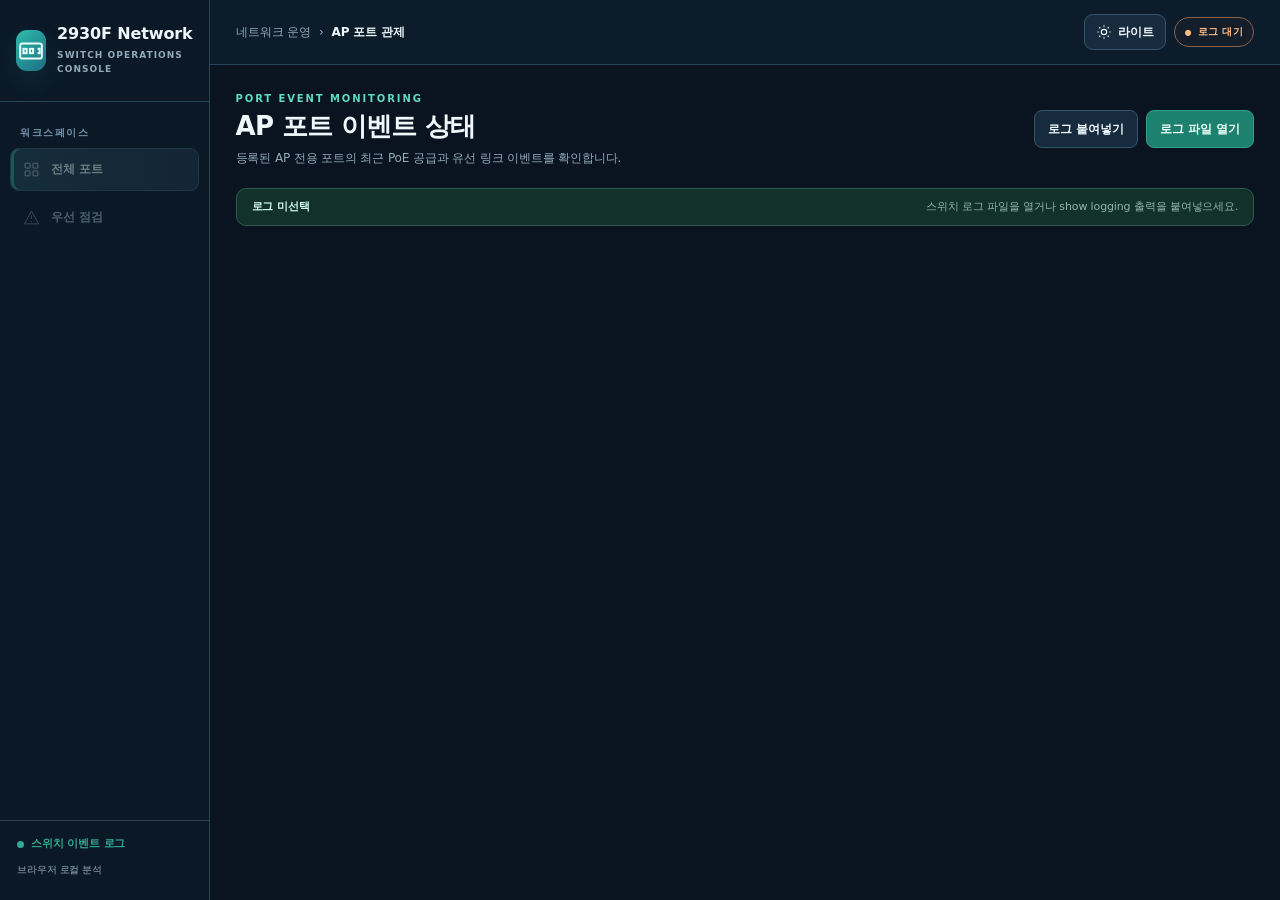
==== commit 25e4ecff: "Publish local web v1.4.5 log viewer" ====
--- a/index.html
+++ b/index.html
@@ -8,14 +8,33 @@
 <script>
 /* Apply the saved theme before the first paint. The preview also works with file:// URLs. */
 (function () {
-  const key = 'aruba2930f.portMatrix.theme';
-  let preference = 'dark';
+  const preferenceKey = 'aruba2930f.portMatrix.theme';
+  const root = document.documentElement;
+  let initialMode = 'dark';
   try {
-    const stored = localStorage.getItem(key);
-    if (stored === 'light' || stored === 'dark') preference = stored;
-  } catch (_) { /* storage may be disabled for local files */ }
-  window.__arubaThemePreference = preference;
-  document.documentElement.dataset.theme = preference;
+    if (localStorage.getItem(preferenceKey) === 'light') initialMode = 'light';
+  } catch (_) { /* Local files may have no storage. */ }
+  root.dataset.theme = initialMode;
+
+  function renderTheme(mode) {
+    root.dataset.theme = mode;
+    const toggle = document.getElementById('themeToggle');
+    if (!toggle) return;
+    const label = mode === 'dark' ? '라이트' : '다크';
+    toggle.querySelector('span').textContent = label;
+    toggle.querySelector('use').setAttribute('href', mode === 'dark' ? '#i-sun' : '#i-moon');
+    toggle.title = label + ' 모드로 전환';
+    toggle.setAttribute('aria-label', toggle.title);
+  }
+  document.addEventListener('aruba-viewer-theme', event => renderTheme(event.detail));
+  document.addEventListener('DOMContentLoaded', () => {
+    renderTheme(root.dataset.theme);
+    document.getElementById('themeToggle').addEventListener('click', () => {
+      const mode = root.dataset.theme === 'dark' ? 'light' : 'dark';
+      renderTheme(mode);
+      try { localStorage.setItem(preferenceKey, mode); } catch (_) { /* Keep the in-memory choice. */ }
+    });
+  });
 })();
 </script>
 <style>
@@ -36,17 +55,11 @@
 @media(max-width:780px){.layout{grid-template-columns:1fr}.rightcol{grid-row:1;grid-template-columns:1fr 1fr;align-items:start}.issues{max-height:255px}.metrics{grid-template-columns:repeat(3,1fr)}.heading{align-items:start;flex-direction:column}.notice .noteright{white-space:normal}.filterbar .search{min-width:100%}}
 @media(max-width:600px){.app{grid-template-columns:1fr}.sidebar{height:auto;position:static;padding:0 10px}.brand{display:none}.nav{display:flex;gap:4px;overflow:auto;padding:8px 0}.nav button{min-width:45px;min-height:38px}.sidebar-bottom,.navhead{display:none}.topbar{height:55px}.top-chip:not(.pending){display:none}.content{padding:16px 11px}.metrics{grid-template-columns:repeat(2,1fr)}.metric{min-height:85px}.metric .value{font-size:23px}.rightcol{grid-template-columns:1fr;grid-row:2}.notice{align-items:start;flex-direction:column}.filterbar{gap:7px}.filterbar select{flex:1;min-width:120px}.panel-head{padding:14px}.matrix-area{padding:14px}.port-grid{gap:2px}.actionbar{padding:10px;flex-direction:column;align-items:stretch}.action-info{justify-content:space-between}.action-btns{justify-content:stretch}.action-btns .btn{flex:1}.toast{bottom:135px}.dgrid{grid-template-columns:1fr 1fr}}
 
-/* One-click two-state theme switch. Both options remain visible; no dropdown or OS setting. */
-.theme-switch{display:inline-flex;align-items:center;gap:2px;height:36px;padding:3px;border:1px solid var(--stroke-light);border-radius:9px;background:var(--surface2);flex-shrink:0;white-space:nowrap}
-.theme-option{display:inline-flex;align-items:center;justify-content:center;gap:5px;min-height:28px;padding:0 10px;border:0;border-radius:6px;background:transparent;color:var(--muted);font:700 11px/1 'Segoe UI','Malgun Gothic',system-ui,sans-serif;cursor:pointer;transition:background-color .12s,color .12s}
-.theme-option svg{width:14px;height:14px;stroke:currentColor}
-.theme-option:hover:not([aria-pressed="true"]){background:var(--hover);color:var(--ink)}
-.theme-option[aria-pressed="true"]{background:#256f62;color:#fff;box-shadow:0 1px 5px #020e1433}
-.theme-option:focus-visible{outline:2px solid var(--focus);outline-offset:2px}
-[data-theme="light"] .theme-switch{background:#edf4f7;border-color:#c3d7df}
-[data-theme="light"] .theme-option[aria-pressed="true"]{background:#fff;color:#0c786b;box-shadow:0 1px 6px #123d4a26}
-@media(max-width:760px){.theme-option{padding:0 8px}}
-@media(max-width:440px){.theme-option svg{display:none}.theme-option{font-size:10px;padding:0 7px}}
+.theme-toggle{display:inline-flex;align-items:center;justify-content:center;gap:6px;min-height:36px;padding:0 11px;border:1px solid var(--stroke-light);border-radius:9px;background:var(--surface2);color:var(--ink);font:700 12px/1 'Segoe UI','Malgun Gothic',system-ui,sans-serif;cursor:pointer;flex-shrink:0;white-space:nowrap}
+.theme-toggle svg{width:16px;height:16px;stroke:currentColor}
+.theme-toggle:hover{background:var(--hover)}
+.theme-toggle:focus-visible{outline:2px solid var(--focus);outline-offset:2px}
+@media(max-width:440px){.theme-toggle{padding:0 8px}}
 @media(max-width:445px){.top-actions .top-chip.pending{display:none}.topbar{padding-left:12px;padding-right:12px}.crumb{font-size:11px}}
 
 /* Light edition: independent component colors, including badges, table, dialog
@@ -205,7 +218,7 @@
 
 <div class="app"><aside class="sidebar"><div class="brand"><span class="brandmark"><svg fill="none" stroke="currentColor" stroke-width="1.8"><use href="#i-switch"/></svg></span><div class="brand-copy"><div class="brand-title">2930F Network</div><div class="brand-sub">SWITCH OPERATIONS CONSOLE</div></div></div>
 <div class="navhead">워크스페이스</div><nav class="nav" aria-label="화면 선택"><button id="navAll" class="active" disabled aria-label="전체 포트"><svg fill="none" stroke="currentColor"><use href="#i-grid"/></svg><span class="navtxt">전체 포트</span></button><button id="navAttention" disabled aria-label="우선 점검"><svg fill="none" stroke="currentColor"><use href="#i-alert"/></svg><span class="navtxt">우선 점검</span></button></nav><div class="sidebar-bottom"><div class="status-line"><i></i><span>스위치 이벤트 로그</span></div><div class="side-footnote">브라우저 로컬 분석</div></div></aside>
-<div class="page"><header class="topbar"><div class="crumb">네트워크 운영 <span>›</span><b>AP 포트 관제</b></div><div class="top-actions"><div class="theme-switch" role="group" aria-label="화면 테마"><button id="themeLight" class="theme-option" aria-pressed="false">라이트</button><button id="themeDark" class="theme-option" aria-pressed="true">다크</button></div><span id="mode" class="top-chip pending">로그 대기</span></div></header>
+<div class="page"><header class="topbar"><div class="crumb">네트워크 운영 <span>›</span><b>AP 포트 관제</b></div><div class="top-actions"><button id="themeToggle" class="theme-toggle" type="button" title="라이트 모드로 전환" aria-label="라이트 모드로 전환"><svg aria-hidden="true" fill="none" stroke-width="1.8"><use href="#i-sun"/></svg><span>라이트</span></button><span id="mode" class="top-chip pending">로그 대기</span></div></header>
 <main class="content"><div class="heading log-head"><div><div class="eyebrow">PORT EVENT MONITORING</div><h1>AP 포트 이벤트 상태</h1><p>등록된 AP 전용 포트의 최근 PoE 공급과 유선 링크 이벤트를 확인합니다.</p></div>
 <div class="heading-actions"><button id="pasteOpen" class="btn" aria-expanded="false" aria-controls="pastePanel">로그 붙여넣기</button><button id="openFiles" class="btn primary">로그 파일 열기</button><input id="logFiles" type="file" accept=".log,.txt,text/plain" multiple hidden></div></div>
 <section id="pastePanel" class="panel input-panel" hidden><h2>스위치 로그 붙여넣기</h2><label>스위치 또는 원본 이름 (선택)<input id="pasteSource" placeholder="스위치 이름 또는 로그 원본 이름"></label><label>show logging 출력<textarea id="pasteText" placeholder="한 스위치의 날짜와 시각이 포함된 로그를 붙여넣으세요." spellcheck="false"></textarea></label><div class="heading-actions"><button id="pasteApply" class="btn primary">로그 분석</button><button id="pasteCancel" class="btn">닫기</button></div></section><div id="fileError" class="file-error" role="alert" hidden></div>
@@ -411,12 +424,6 @@
   function makeButton(txt,css,cb) {
     const x=node('button',txt,css); x.type='button'; x.addEventListener('click',cb); return x;
   }
-  function setTheme(mode,save) {
-    document.documentElement.dataset.theme=mode;
-    id('themeLight').setAttribute('aria-pressed', String(mode==='light'));
-    id('themeDark').setAttribute('aria-pressed', String(mode==='dark'));
-    if(save) try { localStorage.setItem('aruba2930f.portMatrix.theme',mode); } catch{}
-  }
   function navigate(nextScope) {
     scope=nextScope; page=0; selection=''; render();
   }
@@ -573,8 +580,6 @@
   for(const control of ['search','portFilter'])id(control).addEventListener('input',()=>{page=0;selection='';render();});
   id('prev').addEventListener('click',()=>{page--;selection='';render();});id('next').addEventListener('click',()=>{page++;selection='';render();});
   id('navAll').addEventListener('click',()=>navigate('all'));id('navAttention').addEventListener('click',()=>navigate('attention'));
-  id('themeLight').addEventListener('click',()=>setTheme('light',true));id('themeDark').addEventListener('click',()=>setTheme('dark',true));
-  setTheme(document.documentElement.dataset.theme==='light'?'light':'dark',false);
 })();
 
 </script></body></html>
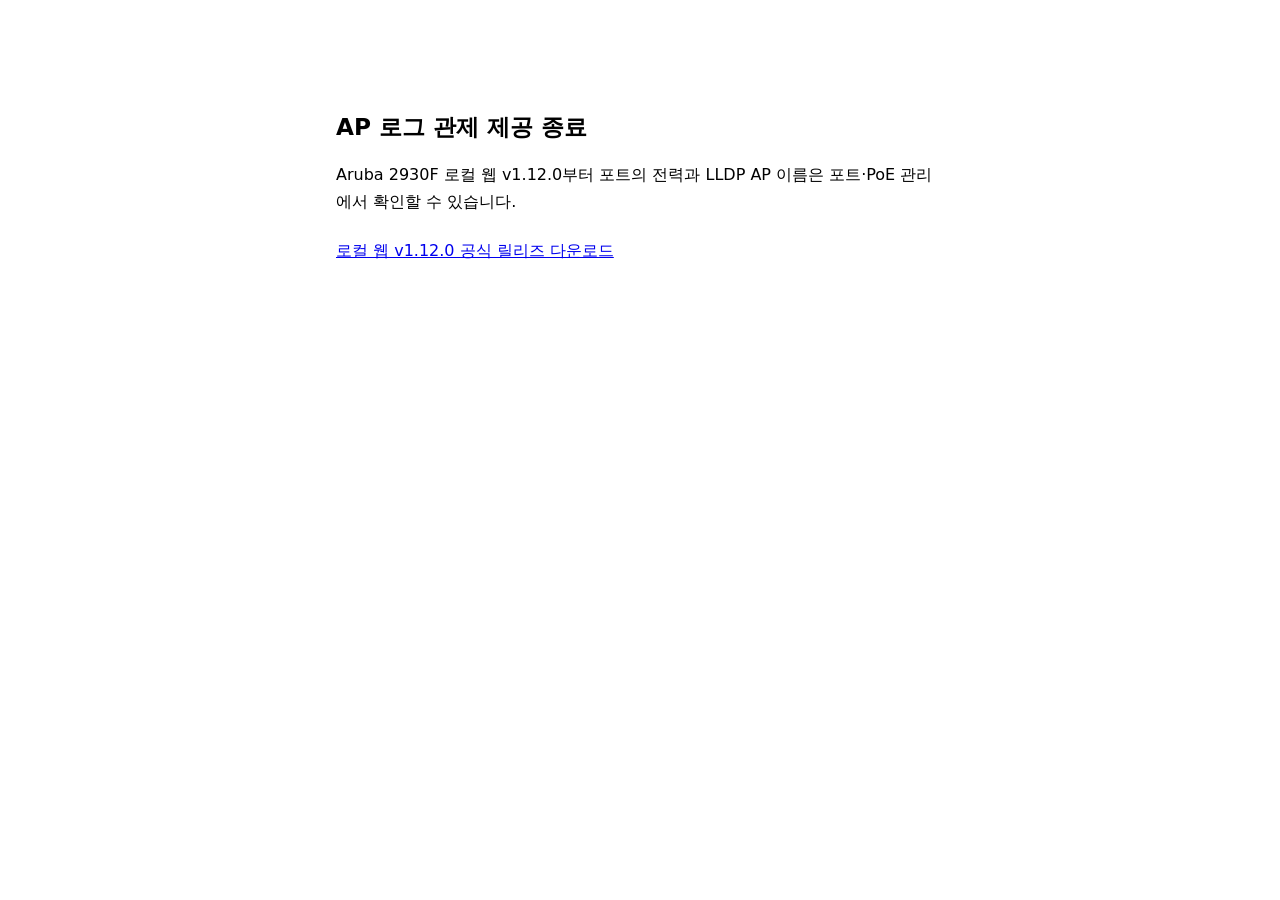
==== commit 8a712c39: "Retire standalone AP log viewer and link to local web release" ====
--- a/index.html
+++ b/index.html
@@ -1,585 +1,6 @@
-<!DOCTYPE html>
-<html lang="ko">
-<head>
-<meta charset="utf-8">
-<meta name="viewport" content="width=device-width, initial-scale=1">
-<meta name="color-scheme" content="dark light">
-<title>Aruba 2930F · AP 포트 로그 관제</title>
-<script>
-/* Apply the saved theme before the first paint. The preview also works with file:// URLs. */
-(function () {
-  const preferenceKey = 'aruba2930f.portMatrix.theme';
-  const root = document.documentElement;
-  let initialMode = 'dark';
-  try {
-    if (localStorage.getItem(preferenceKey) === 'light') initialMode = 'light';
-  } catch (_) { /* Local files may have no storage. */ }
-  root.dataset.theme = initialMode;
-
-  function renderTheme(mode) {
-    root.dataset.theme = mode;
-    const toggle = document.getElementById('themeToggle');
-    if (!toggle) return;
-    const label = mode === 'dark' ? '라이트' : '다크';
-    toggle.querySelector('span').textContent = label;
-    toggle.querySelector('use').setAttribute('href', mode === 'dark' ? '#i-sun' : '#i-moon');
-    toggle.title = label + ' 모드로 전환';
-    toggle.setAttribute('aria-label', toggle.title);
-  }
-  document.addEventListener('aruba-viewer-theme', event => renderTheme(event.detail));
-  document.addEventListener('DOMContentLoaded', () => {
-    renderTheme(root.dataset.theme);
-    document.getElementById('themeToggle').addEventListener('click', () => {
-      const mode = root.dataset.theme === 'dark' ? 'light' : 'dark';
-      renderTheme(mode);
-      try { localStorage.setItem(preferenceKey, mode); } catch (_) { /* Keep the in-memory choice. */ }
-    });
-  });
-})();
-</script>
-<style>
-:root{color-scheme:dark;--bg:#091420;--sidebar:#0b1927;--surface:#102335;--surface2:#162c3e;--surface3:#1b3446;--hover:#223d51;--stroke:#294357;--stroke-light:#365369;--ink:#eff7fb;--muted:#93aab9;--sub:#bed0dc;--teal:#31aa92;--brand:#f7a461;--red:#e46b77;--amber:#edbb65;--gray:#8192a5;--blue:#699bcc;--focus:#8bdbed;--shadow:0 14px 34px rgba(0,0,0,.2);--cell-size:19px}
-*{box-sizing:border-box}html{scroll-behavior:smooth}body{margin:0;min-height:100vh;background:var(--bg);color:var(--ink);font:13px/1.52 'Segoe UI','Malgun Gothic','Apple SD Gothic Neo',system-ui,sans-serif;letter-spacing:-.13px}
-button,input,select{font:inherit}button{cursor:pointer}button:disabled{opacity:.43;cursor:not-allowed}button:focus-visible,input:focus-visible,select:focus-visible{outline:2px solid var(--focus);outline-offset:3px}svg{display:block;width:18px;height:18px;flex-shrink:0}
-.app{display:grid;grid-template-columns:210px minmax(0,1fr);min-height:100vh}.sidebar{background:var(--sidebar);border-right:1px solid var(--stroke);height:100vh;position:sticky;top:0;display:flex;flex-direction:column;z-index:8}.brand{display:flex;gap:11px;align-items:center;padding:25px 16px 24px;border-bottom:1px solid var(--stroke)}.brandmark{height:41px;width:41px;border-radius:11px;display:grid;place-items:center;background:linear-gradient(135deg,#2dbbac,#1d6e83);box-shadow:0 10px 24px #089b9d22}.brandmark svg{width:26px;height:26px;color:#eafffb}.brand-title{font-size:16px;font-weight:780;line-height:1.15}.brand-sub{font-size:9px;font-weight:700;letter-spacing:1.05px;color:var(--muted);margin-top:6px}.navhead{padding:23px 20px 8px;font-size:10px;letter-spacing:1.5px;font-weight:750;color:#7293aa}.nav{padding:0 10px;display:grid;gap:5px}.nav button{display:flex;align-items:center;text-align:left;gap:11px;background:none;border:1px solid transparent;border-radius:9px;color:#a0b5c6;min-height:43px;padding:0 12px;font-size:12px;font-weight:600}.nav button.active{background:linear-gradient(90deg,#244757,#203748);border-color:#386077;color:#e8fff8;box-shadow:inset 3px 0 var(--teal)}.nav button:not(.active):hover{background:#172e40;color:var(--ink)}.nav svg{width:17px;height:17px}.sidebar-bottom{margin-top:auto;padding:15px 17px 23px;border-top:1px solid var(--stroke);display:grid;gap:9px;color:var(--muted);font-size:11px}.status-line{display:flex;align-items:center;gap:7px;font-weight:760;color:#f3bd8e}.status-line i{height:7px;width:7px;background:var(--brand);border-radius:50%}.side-footnote{line-height:1.55;font-size:10px}
-.page{min-width:0}.topbar{height:65px;border-bottom:1px solid var(--stroke);background:#0d1d2de6;display:flex;align-items:center;justify-content:space-between;padding:0 26px;gap:10px}.crumb{display:flex;align-items:center;gap:8px;color:var(--muted);font-size:12px}.crumb b{color:var(--ink);font-weight:690}.crumb svg{width:14px;height:14px}.top-actions{display:flex;align-items:center;gap:8px}.top-chip{border:1px solid var(--stroke-light);border-radius:99px;padding:6px 10px;font-size:10px;color:#b6cdde;font-weight:720;letter-spacing:.3px;white-space:nowrap}.top-chip.pending{border-color:#8d624a;color:#ffbd86;background:#432b251f}.top-chip.pending:before{content:'●';font-size:8px;margin-right:6px}.content{padding:26px clamp(16px,2vw,30px) 26px;max-width:1940px;margin:auto}.heading{display:flex;align-items:end;justify-content:space-between;gap:16px;margin-bottom:20px}.eyebrow{color:#5edac0;font-size:10px;font-weight:820;letter-spacing:1.9px;margin-bottom:5px}.heading h1{font-size:26px;letter-spacing:-.7px;line-height:1.2;margin:0 0 7px;font-weight:780}.heading p{font-size:12px;color:var(--muted);margin:0}.heading-actions{display:flex;gap:8px;flex-wrap:wrap}.btn{background:var(--surface2);color:var(--ink);border:1px solid var(--stroke-light);border-radius:8px;padding:9px 13px;display:inline-flex;align-items:center;justify-content:center;gap:7px;white-space:nowrap;font-size:12px;font-weight:680;min-height:36px}.btn svg{width:15px;height:15px}.btn:hover{background:var(--hover)}.btn.primary{border-color:#319e8d;background:#1e806f;color:#effff9}.btn.primary:hover{background:#239b88}.btn.danger{background:#4b2834;border-color:#a04c5a;color:#ffb5bd}.btn.danger:hover{background:#703744}.btn.ghost{background:transparent}.notice{border:1px solid #2e594e;background:#123128;border-radius:10px;display:flex;align-items:center;justify-content:space-between;gap:12px;padding:10px 15px;margin-bottom:16px;font-size:11px;color:#a8d7cc}.notice strong{color:#d1fff1;font-weight:720}.notice .noteright{white-space:nowrap;color:#91b5aa}.notice svg{color:#49c9a7;width:15px;height:15px}.notice-l{display:flex;align-items:center;gap:9px}
-.metrics{display:grid;grid-template-columns:repeat(5,minmax(0,1fr));gap:11px;margin-bottom:15px}.metric{position:relative;overflow:hidden;background:var(--surface);border:1px solid var(--stroke);border-radius:12px;padding:15px 17px;min-height:94px}.metric label{display:block;font-size:11px;color:var(--muted);font-weight:600}.metric .value{font-size:27px;font-weight:780;letter-spacing:-.7px;line-height:1.24;margin-top:7px}.metric .suffix{font-size:12px;color:var(--muted);margin-left:4px;font-weight:530}.metric .metric-icon{position:absolute;right:14px;top:15px;width:23px;height:23px;color:#68889c}.metric.green .value{color:#59d6ba}.metric.red .value{color:#f38790}.metric.amber .value{color:#f0c784}.metric.gray .value{color:#acbfcc}
-.filterbar{background:var(--surface);border:1px solid var(--stroke);border-radius:11px;padding:12px;display:flex;align-items:center;flex-wrap:wrap;gap:9px;margin-bottom:15px}.filterbar .search{min-width:240px;flex:1;display:flex;align-items:center;gap:7px;padding:0 10px;height:37px;border:1px solid var(--stroke-light);border-radius:8px;background:#0d1e2c}.filterbar .search svg{width:15px;height:15px;color:#8099aa}.filterbar input{min-width:0;flex:1;border:0;outline:0;background:transparent;color:var(--ink);font-size:12px}.filterbar input::placeholder{color:#7892a3}.filterbar select{background:#142a3d;color:#d5e5ed;border:1px solid var(--stroke-light);height:37px;padding:0 27px 0 10px;border-radius:8px;font-size:12px;min-width:124px}.filterbar .filter-help{display:flex;align-items:center;gap:6px;color:var(--muted);font-size:11px;white-space:nowrap}.filterbar input[type=range]{accent-color:var(--teal);width:72px}.filterbar .filter-help label{white-space:nowrap}.filterbar .btn{height:37px}
-.layout{display:grid;grid-template-columns:minmax(0,1fr) 338px;align-items:start;gap:15px}.leftcol,.rightcol{min-width:0;display:grid;gap:15px}.panel{border:1px solid var(--stroke);border-radius:12px;background:var(--surface);box-shadow:var(--shadow);min-width:0;overflow:hidden}.panel-head{min-height:64px;padding:15px 18px;display:flex;align-items:center;justify-content:space-between;gap:12px;border-bottom:1px solid var(--stroke)}.panel-head h2{font-size:14px;margin:0 0 3px;font-weight:760}.panel-sub{font-size:10.5px;color:var(--muted)}.panel-right{font-size:11px;color:#bad0de;white-space:nowrap}.count{background:#1c3646;border:1px solid #35546a;padding:5px 8px;border-radius:6px;font-weight:670;font-size:11px}.matrix-area{padding:16px 18px 13px}.matrix-top{display:flex;align-items:center;justify-content:space-between;margin-bottom:13px;gap:10px;flex-wrap:wrap}.matrix-top strong{font-size:11px;font-weight:730}.matrix-top .hint{font-size:11px;color:var(--muted)}.matrix-sections{display:grid;gap:13px}.siteheading{display:flex;justify-content:space-between;align-items:center;margin:2px 0 7px;font-size:10.5px;color:#a9c2d0}.siteheading b{color:#cce8ec;font-weight:690}.port-grid{display:grid;grid-template-columns:repeat(auto-fill,minmax(var(--cell-size),1fr));gap:3px}.port-tile{width:100%;height:var(--cell-size);min-height:15px;border:0;border-radius:3px;position:relative;transition:transform .08s,outline .08s,filter .08s;box-shadow:inset 0 -1px rgba(0,0,0,.13)}.port-tile:hover{transform:scale(1.28);z-index:2;box-shadow:0 0 0 2px #c1ecf0,0 3px 9px rgba(0,0,0,.36)}.port-tile.selected{outline:2px solid #f6faff;outline-offset:1px;z-index:1}.port-tile.for-action:after{content:'';position:absolute;right:1px;bottom:1px;width:4px;height:4px;border-radius:50%;background:#f5f9ff;box-shadow:0 0 0 1px #143241}.port-tile.normal{background:#279e86}.port-tile.down{background:#d95d69}.port-tile.warn{background:#c7a054}.port-tile.unknown{background:#72879a}.port-tile.off{background:#598cba}.port-tile:active{transform:scale(.94)}.empty{border:1px dashed #3c5b6e;border-radius:8px;text-align:center;padding:34px 10px;color:var(--muted)}.matrix-footer{padding:11px 18px 14px;border-top:1px solid var(--stroke);display:flex;align-items:center;justify-content:space-between;gap:10px;flex-wrap:wrap}.legend{display:flex;align-items:center;flex-wrap:wrap;gap:13px;font-size:10px;color:#b6c8d4}.legend span{display:flex;align-items:center;gap:5px}.swatch{display:inline-block;width:10px;height:10px;border-radius:2px;background:var(--teal)}.swatch.down{background:var(--red)}.swatch.warn{background:var(--amber)}.swatch.unknown{background:var(--gray)}.swatch.off{background:var(--blue)}.matrix-note{color:#82a0b1;font-size:10px}
-.issues{padding:0 5px;max-height:228px;overflow:auto}.issue-btn{width:100%;border:0;background:transparent;border-bottom:1px solid #263f52;color:var(--ink);display:flex;gap:9px;padding:10px 12px;text-align:left;align-items:start}.issue-btn:hover,.issue-btn.current{background:#193648}.issue-btn:last-child{border-bottom:0}.issue-dot{border-radius:3px;width:8px;height:28px;flex-shrink:0;background:var(--red);margin-top:1px}.issue-dot.warn{background:var(--amber)}.issue-dot.unknown{background:var(--gray)}.issue-mid{flex:1;min-width:0}.issue-mid strong{font-size:11px;display:block;white-space:nowrap;overflow:hidden;text-overflow:ellipsis}.issue-mid small{display:block;color:var(--muted);font-size:10px;white-space:nowrap;overflow:hidden;text-overflow:ellipsis;margin-top:2px}.issue-status{font-size:10px;color:#cbd8e0;white-space:nowrap}.priority-foot{color:var(--muted);border-top:1px solid var(--stroke);padding:10px 15px;font-size:10px}.detail{padding:17px}.detail-tag{color:#78dbc4;font-size:10px;font-weight:760;letter-spacing:.9px;margin-bottom:8px}.detail-name{font-size:16px;font-weight:760;white-space:nowrap;overflow:hidden;text-overflow:ellipsis}.detail-address{font-size:11px;color:var(--muted);margin-top:3px;margin-bottom:13px}.badges{display:flex;gap:6px;flex-wrap:wrap}.badge{display:inline-flex;align-items:center;gap:5px;padding:4px 8px;border:1px solid #355268;border-radius:6px;background:#1b3344;font-size:10px;font-weight:650;color:#ccdce7}.badge.normal{border-color:#286e61;color:#7ee9cc;background:#173a34}.badge.down{border-color:#79464b;color:#f9a6af;background:#482930}.badge.warn{border-color:#826d43;color:#ffdc9e;background:#473c2a}.badge.unknown{border-color:#667684;color:#cfdae4;background:#334151}.badge.off{border-color:#416890;color:#a4d0fe;background:#213a52}.detail-divider{border-top:1px solid var(--stroke);margin:17px 0 15px}.dgrid{display:grid;grid-template-columns:1fr 1fr;gap:15px 12px}.dfield label{display:block;font-size:10px;color:var(--muted);margin-bottom:5px}.dfield .data{font-size:12px;font-weight:690;overflow-wrap:anywhere}.dfield.wide{grid-column:1/-1}.reason{border:1px solid #3c4d59;background:#1a2d3b;border-radius:8px;padding:11px;font-size:11px;line-height:1.6;color:#cadae3;margin-top:15px}.reason strong{display:block;font-size:10px;color:var(--muted);font-weight:700;margin-bottom:3px}.detail-actions{margin-top:14px;display:grid;gap:9px}.choice{border:1px solid var(--stroke-light);background:#172f41;color:#e0ecf4;border-radius:8px;display:flex;align-items:center;gap:8px;min-height:40px;padding:8px 11px;font-weight:670;text-align:left}.choice input{accent-color:var(--teal);width:16px;height:16px}.detail-foot{font-size:10px;color:var(--muted);line-height:1.6}.readhint{color:#8eaebd;margin-top:9px;font-size:10px}
-.table-head-tools{display:flex;gap:8px;align-items:center}.table-head-tools select{background:#193345;color:var(--ink);border:1px solid var(--stroke-light);border-radius:7px;font-size:11px;padding:6px 8px;max-width:128px}.tablewrap{overflow:auto;max-height:330px}.resulttable{border-collapse:collapse;width:100%;min-width:800px;font-size:11px}.resulttable thead{position:sticky;top:0;z-index:2;background:#193448}.resulttable th{color:#a8c1d0;text-align:left;white-space:nowrap;font-weight:690;font-size:10px;padding:10px 9px;border-bottom:1px solid #38546a}.resulttable td{padding:10px 9px;border-bottom:1px solid #253b4b;white-space:nowrap;color:#d7e5ed}.resulttable tbody tr{cursor:pointer}.resulttable tbody tr:hover{background:#1b384a}.resulttable tbody tr.selected{background:#1c424c}.resulttable td strong{font-size:11px}.resulttable td small{color:var(--muted);font-size:10px}.resulttable input[type=checkbox]{accent-color:var(--teal);width:14px;height:14px;cursor:pointer}.pillstat{padding:3px 7px;border-radius:5px;font-size:10px;font-weight:710;display:inline-block}.pillstat.normal{color:#8fe7c7;background:#1c463d}.pillstat.down{color:#faa7ad;background:#4d2c35}.pillstat.warn{color:#ffdc9f;background:#54432e}.pillstat.unknown{color:#cbd5de;background:#394758}.pillstat.off{color:#b1d8ff;background:#29435e}.table-foot{display:flex;align-items:center;justify-content:space-between;gap:10px;padding:11px 15px;font-size:11px;color:var(--muted)}.paginate{display:flex;align-items:center;gap:7px}.paginate button{background:#1c3547;border:1px solid var(--stroke-light);color:var(--ink);padding:4px 9px;border-radius:6px}
-.actionbar{position:sticky;bottom:0;z-index:6;margin-top:15px;background:#10283bfa;border:1px solid #35566d;border-radius:11px;padding:11px 17px;display:flex;align-items:center;justify-content:space-between;gap:12px;box-shadow:0 -6px 30px #050e1cb8}.action-info{display:flex;gap:12px;align-items:center;flex-wrap:wrap;min-width:0}.action-count{border-radius:8px;background:#234b54;border:1px solid #3a8888;color:#b9fff0;padding:7px 10px;white-space:nowrap;font-weight:780;font-size:12px}.action-note{font-size:10px;color:#a2b9c8}.action-btns{display:flex;align-items:center;gap:8px}.action-btns .btn{min-width:102px}.action-btns .btn.offbtn{background:#56313a;border-color:#b95e6e;color:#ffd9de}.action-btns .btn.onbtn{background:#205c52;border-color:#2ba88d;color:#eafff5}.action-btns .btn.offbtn:hover{background:#6d3d49}.action-btns .btn.onbtn:hover{background:#25796a}
-.modal-backdrop{position:fixed;inset:0;background:rgba(1,8,17,.78);display:grid;place-items:center;z-index:30;padding:20px}.modal-backdrop[hidden]{display:none}.modal{width:min(500px,100%);background:#152b3d;border:1px solid #446175;border-radius:15px;box-shadow:0 22px 75px #0009;padding:22px}.modal h3{margin:0 0 10px;font-size:19px}.modal p{color:#c1d2dc;font-size:12px;line-height:1.7}.modal .preview-list{max-height:180px;overflow:auto;border:1px solid #3f5b6d;border-radius:8px;background:#0e2130;padding:10px 12px;color:#e1f3f8;font-size:11px;line-height:1.85}.modal .modal-alert{border-radius:8px;padding:12px;background:#422e2b;border:1px solid #7c5a4c;color:#ffd7b2;font-size:11px;line-height:1.7;margin:13px 0}.modal-actions{display:flex;justify-content:flex-end;margin-top:18px}.toast{position:fixed;bottom:85px;right:23px;max-width:min(410px,calc(100vw - 30px));background:#244b52;border:1px solid #379c91;color:#dcfff8;border-radius:9px;padding:11px 16px;box-shadow:0 12px 30px #0009;font-size:12px;z-index:29;opacity:0;transform:translateY(10px);pointer-events:none;transition:.2s}.toast.show{opacity:1;transform:translateY(0)}.target-panel{background:#152e40;border:1px solid #36566a;border-radius:10px;padding:14px 17px;margin-bottom:15px}.target-panel[hidden]{display:none}.target-panel strong{font-size:13px}.target-panel p{font-size:11px;color:var(--muted);line-height:1.6}.target-samples{display:flex;gap:7px;flex-wrap:wrap}.target-samples span{padding:6px 9px;border-radius:6px;background:#203c4e;border:1px solid #35586c;font-size:11px;color:#c8e2ee}
-@media(max-width:1330px){.layout{grid-template-columns:minmax(0,1fr) 305px}.metrics{gap:8px}.metric{padding:14px 13px}.filterbar .filter-help{display:none}}
-@media(max-width:1050px){.app{grid-template-columns:70px minmax(0,1fr)}.brand{justify-content:center;padding:18px 7px}.brand .brand-copy,.navhead,.nav .navtxt,.sidebar-bottom .side-footnote{display:none}.nav{padding:17px 8px;gap:8px}.nav button{justify-content:center;padding:0;min-height:48px}.nav svg{width:20px;height:20px}.sidebar-bottom{padding:16px 11px;align-items:center}.status-line span{display:none}.topbar{padding:0 16px}.content{padding:19px 15px}.layout{grid-template-columns:minmax(0,1fr) 288px}.heading h1{font-size:23px}}
-@media(max-width:780px){.layout{grid-template-columns:1fr}.rightcol{grid-row:1;grid-template-columns:1fr 1fr;align-items:start}.issues{max-height:255px}.metrics{grid-template-columns:repeat(3,1fr)}.heading{align-items:start;flex-direction:column}.notice .noteright{white-space:normal}.filterbar .search{min-width:100%}}
-@media(max-width:600px){.app{grid-template-columns:1fr}.sidebar{height:auto;position:static;padding:0 10px}.brand{display:none}.nav{display:flex;gap:4px;overflow:auto;padding:8px 0}.nav button{min-width:45px;min-height:38px}.sidebar-bottom,.navhead{display:none}.topbar{height:55px}.top-chip:not(.pending){display:none}.content{padding:16px 11px}.metrics{grid-template-columns:repeat(2,1fr)}.metric{min-height:85px}.metric .value{font-size:23px}.rightcol{grid-template-columns:1fr;grid-row:2}.notice{align-items:start;flex-direction:column}.filterbar{gap:7px}.filterbar select{flex:1;min-width:120px}.panel-head{padding:14px}.matrix-area{padding:14px}.port-grid{gap:2px}.actionbar{padding:10px;flex-direction:column;align-items:stretch}.action-info{justify-content:space-between}.action-btns{justify-content:stretch}.action-btns .btn{flex:1}.toast{bottom:135px}.dgrid{grid-template-columns:1fr 1fr}}
-
-.theme-toggle{display:inline-flex;align-items:center;justify-content:center;gap:6px;min-height:36px;padding:0 11px;border:1px solid var(--stroke-light);border-radius:9px;background:var(--surface2);color:var(--ink);font:700 12px/1 'Segoe UI','Malgun Gothic',system-ui,sans-serif;cursor:pointer;flex-shrink:0;white-space:nowrap}
-.theme-toggle svg{width:16px;height:16px;stroke:currentColor}
-.theme-toggle:hover{background:var(--hover)}
-.theme-toggle:focus-visible{outline:2px solid var(--focus);outline-offset:2px}
-@media(max-width:440px){.theme-toggle{padding:0 8px}}
-@media(max-width:445px){.top-actions .top-chip.pending{display:none}.topbar{padding-left:12px;padding-right:12px}.crumb{font-size:11px}}
-
-/* Light edition: independent component colors, including badges, table, dialog
-   and sticky PoE control bar (no loss of status differentiation). */
-:root[data-theme="light"]{
- color-scheme:light;
- --bg:#f2f6fa;--sidebar:#ffffff;--surface:#ffffff;--surface2:#f3f7fa;--surface3:#e8f1f5;
- --hover:#e8f5f2;--stroke:#d8e4eb;--stroke-light:#c7d8e3;--ink:#193041;--muted:#526c7f;
- --sub:#3c586a;--teal:#0b846f;--brand:#ba6b28;--red:#bd4758;--amber:#a76a10;
- --gray:#61798e;--blue:#3576ac;--focus:#007d8b;--shadow:0 7px 24px rgba(28,66,91,.075)
-}
-[data-theme="light"] .sidebar{box-shadow:3px 0 16px rgba(21,59,81,.025)}
-[data-theme="light"] .brandmark{background:linear-gradient(135deg,#179d88,#167e8c);box-shadow:0 8px 15px #0b8f8326}
-[data-theme="light"] .navhead{color:#587587}
-[data-theme="light"] .nav button{color:#4e687a}
-[data-theme="light"] .nav button.active{background:linear-gradient(90deg,#e0f4ed,#eef9f5);border-color:#abdccd;color:#135e52;box-shadow:inset 3px 0 #078a76}
-[data-theme="light"] .nav button:not(.active):hover{background:#f0f6f9;color:#183b4f}
-[data-theme="light"] .status-line{color:#a85d20}
-[data-theme="light"] .topbar{background:#fffffff2;box-shadow:0 1px 5px #2b5b7610}
-[data-theme="light"] .top-chip{color:#456679;border-color:#cbdde6;background:#f5f9fb}
-[data-theme="light"] .top-chip.pending{background:#fff1e7;border-color:#e7bd94;color:#9d5419}
-[data-theme="light"] .eyebrow{color:#087e6b}
-[data-theme="light"] .heading p strong{color:#0c765f!important}
-[data-theme="light"] .heading p b{color:#087e6b!important}
-[data-theme="light"] .btn.primary{border-color:#0b826e;background:#087c68;color:#ffffff}
-[data-theme="light"] .btn.primary:hover{background:#0b6e5f}
-[data-theme="light"] .btn.danger{border-color:#d8a0a8;background:#fff0f1;color:#a32f42}
-[data-theme="light"] .btn.danger:hover{background:#fbe1e5}
-[data-theme="light"] .notice{border-color:#aedecb;background:#eaf8f2;color:#2c6355}
-[data-theme="light"] .notice strong{color:#155f4e}
-[data-theme="light"] .notice .noteright{color:#3c7167}
-[data-theme="light"] .notice svg{color:#11917a}
-[data-theme="light"] .metric .metric-icon{color:#8399a7}
-[data-theme="light"] .metric.green .value{color:#0c846b}
-[data-theme="light"] .metric.red .value{color:#b73f51}
-[data-theme="light"] .metric.amber .value{color:#a7660e}
-[data-theme="light"] .metric.gray .value{color:#577080}
-[data-theme="light"] .filterbar .search{background:#fff;border-color:#cadce5}
-[data-theme="light"] .filterbar .search svg{color:#738ca0}
-[data-theme="light"] .filterbar input::placeholder{color:#788e9d}
-[data-theme="light"] .filterbar select{background:#fff;color:#203e50;border-color:#cadce5}
-[data-theme="light"] .panel-right{color:#587488}
-[data-theme="light"] .count{background:#f0f6f9;border-color:#d3e2ea;color:#36576c}
-[data-theme="light"] .siteheading{color:#59778b}
-[data-theme="light"] .siteheading b{color:#284d60}
-[data-theme="light"] .port-tile.normal{background:#17947c}
-[data-theme="light"] .port-tile.down{background:#cf5060}
-[data-theme="light"] .port-tile.warn{background:#c98a2b}
-[data-theme="light"] .port-tile.unknown{background:#74899a}
-[data-theme="light"] .port-tile.off{background:#4485b5}
-[data-theme="light"] .port-tile.selected{outline:2px solid #1c344c;outline-offset:1px}
-[data-theme="light"] .port-tile:hover{box-shadow:0 0 0 2px #1b5670,0 3px 10px #0d30422b}
-[data-theme="light"] .port-tile.for-action:after{background:#ffffff;box-shadow:0 0 0 1px #234659}
-[data-theme="light"] .legend{color:#4c687b}
-[data-theme="light"] .matrix-note{color:#627d8f}
-[data-theme="light"] .empty{border-color:#c1d4df}
-[data-theme="light"] .issue-btn{border-color:#e3edf2}
-[data-theme="light"] .issue-btn:hover,[data-theme="light"] .issue-btn.current{background:#edf6f7}
-[data-theme="light"] .issue-status{color:#466779}
-[data-theme="light"] .detail-tag{color:#07856d}
-[data-theme="light"] .badge{background:#f1f6f9;border-color:#d0dfe8;color:#38596b}
-[data-theme="light"] .badge.normal{background:#e2f6ef;border-color:#a6dac6;color:#116a55}
-[data-theme="light"] .badge.down{background:#feebed;border-color:#edb2ba;color:#ab334a}
-[data-theme="light"] .badge.warn{background:#fff3dc;border-color:#e6c48c;color:#965d0d}
-[data-theme="light"] .badge.unknown{background:#edf1f5;border-color:#c8d4dd;color:#476376}
-[data-theme="light"] .badge.off{background:#e8f3fd;border-color:#b6d3ef;color:#246799}
-[data-theme="light"] .reason{border-color:#cbdce5;background:#f5f8fa;color:#385567}
-[data-theme="light"] .choice{background:#f2f9f7;border-color:#c1dfd7;color:#1c594c}
-[data-theme="light"] .readhint{color:#587583}
-[data-theme="light"] .table-head-tools select{background:#f5f9fb;color:#34566c;border-color:#cedfe7}
-[data-theme="light"] .resulttable thead{background:#edf4f7}
-[data-theme="light"] .resulttable th{border-color:#d5e4eb;color:#426375}
-[data-theme="light"] .resulttable td{border-color:#e6eef2;color:#284458}
-[data-theme="light"] .resulttable tbody tr:hover{background:#f0f7f9}
-[data-theme="light"] .resulttable tbody tr.selected{background:#e4f4f0}
-[data-theme="light"] .resulttable tr td[colspan]{color:#607b8d!important}
-[data-theme="light"] .pillstat.normal{background:#e1f5ed;color:#11684d}
-[data-theme="light"] .pillstat.down{background:#fae9ed;color:#ae3b4e}
-[data-theme="light"] .pillstat.warn{background:#fff3d9;color:#925c16}
-[data-theme="light"] .pillstat.unknown{background:#edf1f5;color:#4a6476}
-[data-theme="light"] .pillstat.off{background:#e6f1fb;color:#2b6e9f}
-[data-theme="light"] .paginate button{background:#f4f8fa;color:#294d63}
-[data-theme="light"] .actionbar{background:#fffffff7;border-color:#cbdde6;box-shadow:0 -6px 24px #143e521a}
-[data-theme="light"] .action-count{background:#e6f7f0;border-color:#a8d9ca;color:#136f5e}
-[data-theme="light"] .action-note{color:#597483}
-[data-theme="light"] .action-btns .btn.offbtn{background:#fff0f1;border-color:#dca9b0;color:#a53045}
-[data-theme="light"] .action-btns .btn.onbtn{background:#e5f6ef;border-color:#a1d5c4;color:#076a57}
-[data-theme="light"] .action-btns .btn.offbtn:hover{background:#fbe1e4}
-[data-theme="light"] .action-btns .btn.onbtn:hover{background:#d2eee1}
-[data-theme="light"] .modal-backdrop{background:#101f2e82}
-[data-theme="light"] .modal{background:#fff;border-color:#c5dae3;box-shadow:0 24px 80px #0c2c3f42}
-[data-theme="light"] .modal p{color:#466374}
-[data-theme="light"] .modal .preview-list{background:#f5f8fa;border-color:#d0e0e8;color:#2d4d60}
-[data-theme="light"] .modal .modal-alert{background:#fff7eb;border-color:#eccb97;color:#8c4e12}
-[data-theme="light"] .toast{background:#f1f9f5;border-color:#a5d5c4;color:#176450;box-shadow:0 12px 30px #143b502d}
-[data-theme="light"] .target-panel{background:#fff;border-color:#cedfe7}
-[data-theme="light"] .target-samples span{background:#edf7f8;border-color:#c8e0e5;color:#315d70}
-
-</style>
-<style>
-[hidden]{display:none!important}
-.app .sidebar .nav button:focus-visible,.btn:focus-visible,.row-name:focus-visible,.count-card:focus-visible{outline:2px solid var(--focus);outline-offset:2px}
-.sidebar .status-line{color:var(--teal)}.status-line i{background:var(--teal)}
-.log-head .heading-actions{align-self:center}.intro{color:var(--sub)}
-.log-metrics{grid-template-columns:repeat(3,minmax(0,1fr))}
-.count-card{color:var(--ink);text-align:left;font:inherit;transition:background-color .1s,border-color .1s}
-.count-card:hover{background:var(--surface2)}.count-card[aria-pressed=true]{border-color:var(--teal)}
-.count-card .m-title{display:flex;align-items:center;gap:8px;color:var(--sub);font-weight:670;font-size:13px}.count-card .value{margin-top:8px;color:var(--ink)}
-.state-mark{width:17px;height:17px;flex:0 0 17px;display:inline-grid;place-items:center;border-radius:50%;font-weight:800;font-size:13px;line-height:1}
-.s-off{color:var(--red)}.s-down{color:var(--amber)}.s-up{color:var(--teal)}
-.state-mark.s-off,.state-pill.s-off{background:color-mix(in srgb,var(--red) 13%,var(--surface))}.state-mark.s-down,.state-pill.s-down{background:color-mix(in srgb,var(--amber) 13%,var(--surface))}.state-mark.s-up,.state-pill.s-up{background:color-mix(in srgb,var(--teal) 14%,var(--surface))}
-.input-panel{margin:0 0 15px;padding:16px 18px}.input-panel h2{margin:0 0 12px;font-size:16px}
-.input-panel label,.log-filters label.field{display:grid;gap:4px;font-size:11px;color:var(--muted);font-weight:630}
-.input-panel textarea,.input-panel input,.log-filters .field input,.log-filters .field select{border:1px solid var(--stroke-light);border-radius:7px;background:var(--bg);color:var(--ink);padding:7px 9px;font:inherit;min-height:35px;min-width:0}
-.input-panel textarea{width:100%;min-height:136px;resize:vertical;font:12px/1.55 Consolas,'Malgun Gothic',monospace}
-.input-panel label+label{margin-top:9px}.input-panel .heading-actions{margin-top:12px}.file-error{color:var(--red);padding:12px 14px;border:1px solid currentColor;border-radius:8px;margin-bottom:15px}
-.log-notice{align-items:flex-start}.log-notice .notice-l{align-items:flex-start;flex-wrap:wrap;min-width:0}
-#sourceSummary,#sourceNote,.file-error{overflow-wrap:anywhere}#sourceNote{white-space:normal!important}
-.log-filters{align-items:flex-end}.log-filters .search{min-width:min(100%,180px)}.log-filters .field{min-width:150px}.log-filters .field select{max-width:min(260px,100%)}#portFilter{width:190px}
-.log-layout{grid-template-columns:minmax(0,1.7fr) minmax(255px,.9fr)}.panel-head h2{font-size:16px}.panel-head .count{white-space:nowrap}.log-table{width:100%;border-collapse:collapse;table-layout:fixed}
-.log-table th,.log-table td{text-align:left;padding:12px 9px;border-bottom:1px solid var(--stroke);overflow-wrap:anywhere}
-.log-table th{color:var(--muted);background:var(--surface2);font-size:11px;font-weight:650}
-.log-table th:first-child,.log-table td:first-child{padding-left:15px}
-.log-table th:nth-child(1){width:34%}.log-table th:nth-child(2){width:30%}.log-table th:nth-child(3){width:36%}
-.log-table tbody tr{cursor:pointer}.log-table tr[data-selected=true]{background:var(--surface3);box-shadow:inset 3px 0 var(--teal)}.log-table tbody tr:hover{background:var(--hover)}
-.row-name{border:0;padding:1px 0;background:none;color:var(--ink);font-size:13px;font-weight:700;text-align:left;overflow-wrap:anywhere}
-.t-sub{display:block;color:var(--muted);font-size:11px;margin-top:4px}.state-pill{display:inline-flex;align-items:center;gap:5px;border-radius:5px;padding:4px 7px;font-size:11px;font-weight:700}
-#pager{flex-wrap:wrap}.evidence-box{padding:16px 17px;min-width:0}.evidence-box h3{font-size:18px;margin:9px 0 3px;overflow-wrap:anywhere}.evidence-box .event{border-top:1px solid var(--stroke);padding-top:11px;margin-top:13px}.event .cap{display:flex;justify-content:space-between;gap:10px;flex-wrap:wrap;font-size:11px;color:var(--muted)}
-.event code{display:block;color:var(--sub);font:12px/1.5 Consolas,'Malgun Gothic',monospace;white-space:pre-wrap;overflow-wrap:anywhere;margin-top:6px}
-.read-note{font-size:11px;color:var(--muted);margin:13px 1px 0}.source-bar .btn{padding:5px 8px}
-.empty-msg{padding:20px;color:var(--muted)}.tiny{font-size:11px}.source-info{color:var(--muted);font-size:12px}
-@media(max-width:1120px){.log-layout{grid-template-columns:minmax(0,1.5fr) minmax(210px,.85fr)}.state-pill{font-size:10.5px}}
-@media(max-width:850px){.log-layout{grid-template-columns:1fr}.rightcol{grid-row:auto;display:block}.log-metrics{grid-template-columns:repeat(3,minmax(0,1fr))}}
-@media(max-width:600px){.log-metrics{grid-template-columns:repeat(3,minmax(0,1fr));gap:5px}.count-card{padding:9px 7px;min-height:83px}.count-card .m-title{align-items:flex-start;gap:3px;font-size:10px}.count-card .state-mark{width:11px;height:13px;flex:0 0 11px;font-size:10px}.count-card .value{font-size:22px}.nav .navtxt{display:inline}.nav button{gap:6px;padding:0 8px}.log-filters .field{min-width:0;flex:1}.log-filters .search{min-width:100%}#portFilter{width:100%}.log-filters .field select{max-width:100%}.log-notice{display:block}.log-notice .noteright{display:block;margin-top:4px}.log-head .heading-actions{align-self:stretch}.log-table th,.log-table td{padding:9px 3px}.log-table th:first-child,.log-table td:first-child{padding-left:6px}.state-pill{font-size:10px;gap:2px;padding:4px}.row-name{font-size:12px}.topbar{padding-inline:8px}.count-card .suffix{font-size:10px}}
-</style>
-</head><body>
-
-<svg xmlns="http://www.w3.org/2000/svg" style="position:absolute;width:0;height:0;overflow:hidden" aria-hidden="true">
- <symbol id="i-grid" viewBox="0 0 24 24"><rect x="3" y="3" width="7" height="7" rx="1"/><rect x="14" y="3" width="7" height="7" rx="1"/><rect x="3" y="14" width="7" height="7" rx="1"/><rect x="14" y="14" width="7" height="7" rx="1"/></symbol>
- <symbol id="i-home" viewBox="0 0 24 24"><path d="m3 10 9-7 9 7v10H3z"/><path d="M9 20v-7h6v7"/></symbol>
- <symbol id="i-backup" viewBox="0 0 24 24"><rect x="4" y="3" width="16" height="18" rx="2"/><path d="M8 8h8M8 12h8M8 16h5"/></symbol>
- <symbol id="i-switch" viewBox="0 0 24 24"><rect x="2" y="5" width="20" height="14" rx="2"/><rect x="5" y="10" width="3" height="4"/><rect x="11" y="10" width="3" height="4"/><path d="M18 10h2v4h-2"/></symbol>
- <symbol id="i-history" viewBox="0 0 24 24"><circle cx="12" cy="12" r="9"/><path d="M12 6v6l4 3"/></symbol>
- <symbol id="i-settings" viewBox="0 0 24 24"><circle cx="12" cy="12" r="3"/><path d="M12 2v3m0 14v3M2 12h3m14 0h3M4.9 4.9l2 2m10.2 10.2 2 2m0-14.2-2 2m-10.2 10.2-2 2"/></symbol>
- <symbol id="i-search" viewBox="0 0 24 24"><circle cx="10.5" cy="10.5" r="6.5"/><path d="m16 16 5 5"/></symbol>
- <symbol id="i-reload" viewBox="0 0 24 24"><path d="M21 11a9 9 0 1 0-2.5 6"/><path d="M21 4v7h-7"/></symbol>
- <symbol id="i-download" viewBox="0 0 24 24"><path d="M12 3v12m-5-5 5 5 5-5M4 18v3h16v-3"/></symbol>
- <symbol id="i-alert" viewBox="0 0 24 24"><path d="M12 3 2 21h20L12 3zM12 9v5m0 3v1"/></symbol>
- <symbol id="i-check" viewBox="0 0 24 24"><path d="m4 12 5 5L20 6"/></symbol>
- <symbol id="i-server" viewBox="0 0 24 24"><rect x="3" y="3" width="18" height="7" rx="1"/><rect x="3" y="14" width="18" height="7" rx="1"/><path d="M7 7h2m-2 11h2"/></symbol>
- <symbol id="i-info" viewBox="0 0 24 24"><circle cx="12" cy="12" r="9"/><path d="M12 11v6m0-10v1"/></symbol>
- <symbol id="i-sun" viewBox="0 0 24 24"><circle cx="12" cy="12" r="4"/><path d="M12 2v2m0 16v2M4.9 4.9l1.5 1.5m11.2 11.2 1.5 1.5M2 12h2m16 0h2M4.9 19.1l1.5-1.5M17.6 6.4l1.5-1.5"/></symbol>
- <symbol id="i-moon" viewBox="0 0 24 24"><path d="M20.8 15.5A8.6 8.6 0 0 1 8.5 3.2 8.7 8.7 0 1 0 20.8 15.5Z"/></symbol>
- <symbol id="i-monitor" viewBox="0 0 24 24"><rect x="3" y="4" width="18" height="14" rx="2"/><path d="M8 22h8M12 18v4"/></symbol>
-</svg>
-
-<div class="app"><aside class="sidebar"><div class="brand"><span class="brandmark"><svg fill="none" stroke="currentColor" stroke-width="1.8"><use href="#i-switch"/></svg></span><div class="brand-copy"><div class="brand-title">2930F Network</div><div class="brand-sub">SWITCH OPERATIONS CONSOLE</div></div></div>
-<div class="navhead">워크스페이스</div><nav class="nav" aria-label="화면 선택"><button id="navAll" class="active" disabled aria-label="전체 포트"><svg fill="none" stroke="currentColor"><use href="#i-grid"/></svg><span class="navtxt">전체 포트</span></button><button id="navAttention" disabled aria-label="우선 점검"><svg fill="none" stroke="currentColor"><use href="#i-alert"/></svg><span class="navtxt">우선 점검</span></button></nav><div class="sidebar-bottom"><div class="status-line"><i></i><span>스위치 이벤트 로그</span></div><div class="side-footnote">브라우저 로컬 분석</div></div></aside>
-<div class="page"><header class="topbar"><div class="crumb">네트워크 운영 <span>›</span><b>AP 포트 관제</b></div><div class="top-actions"><button id="themeToggle" class="theme-toggle" type="button" title="라이트 모드로 전환" aria-label="라이트 모드로 전환"><svg aria-hidden="true" fill="none" stroke-width="1.8"><use href="#i-sun"/></svg><span>라이트</span></button><span id="mode" class="top-chip pending">로그 대기</span></div></header>
-<main class="content"><div class="heading log-head"><div><div class="eyebrow">PORT EVENT MONITORING</div><h1>AP 포트 이벤트 상태</h1><p>등록된 AP 전용 포트의 최근 PoE 공급과 유선 링크 이벤트를 확인합니다.</p></div>
-<div class="heading-actions"><button id="pasteOpen" class="btn" aria-expanded="false" aria-controls="pastePanel">로그 붙여넣기</button><button id="openFiles" class="btn primary">로그 파일 열기</button><input id="logFiles" type="file" accept=".log,.txt,text/plain" multiple hidden></div></div>
-<section id="pastePanel" class="panel input-panel" hidden><h2>스위치 로그 붙여넣기</h2><label>스위치 또는 원본 이름 (선택)<input id="pasteSource" placeholder="스위치 이름 또는 로그 원본 이름"></label><label>show logging 출력<textarea id="pasteText" placeholder="한 스위치의 날짜와 시각이 포함된 로그를 붙여넣으세요." spellcheck="false"></textarea></label><div class="heading-actions"><button id="pasteApply" class="btn primary">로그 분석</button><button id="pasteCancel" class="btn">닫기</button></div></section><div id="fileError" class="file-error" role="alert" hidden></div>
-<div class="notice log-notice"><div class="notice-l"><strong id="sourceSummary" role="status">로그 미선택</strong></div><span id="sourceNote" class="noteright">스위치 로그 파일을 열거나 show logging 출력을 붙여넣으세요.</span></div>
-<div id="logReport" hidden>
-<div class="metrics log-metrics" id="cards"></div>
-<section class="filterbar log-filters" aria-label="원본과 포트 필터"><label class="search"><svg fill="none" stroke="currentColor" stroke-width="1.8"><use href="#i-search"/></svg><input id="search" type="search" placeholder="스위치 또는 포트 검색" aria-label="스위치 또는 포트 검색"></label><label class="field">AP 전용 포트 (선택)<input id="portFilter" placeholder="예: 1, 2, 1/24" aria-label="AP 전용 포트"></label><label class="field">로그 원본<select id="sourceFilter" aria-label="로그 원본"></select></label></section>
-<div class="layout log-layout"><div class="leftcol"><section class="panel"><div class="panel-head"><div><h2 id="tableCaption">포트별 상태</h2><div class="panel-sub">점검 우선순 · 포트를 선택하면 마지막 전력·링크 기록이 열립니다.</div></div><span class="count" id="shown"></span></div>
-<table class="log-table"><thead><tr><th>상태</th><th>스위치 / 포트</th><th>마지막 이벤트</th></tr></thead><tbody id="rows"></tbody></table><div id="empty" class="empty-msg" hidden></div><div class="table-foot" id="pager"><span id="range"></span><div class="paginate"><button id="prev">이전</button><span id="pageNumber"></span><button id="next">다음</button></div></div></section></div>
-<aside class="rightcol"><section class="panel"><div class="panel-head"><div><h2>선택 포트 상세</h2><div class="panel-sub">원본에 기록된 최근 이벤트</div></div></div><div id="detail" class="evidence-box"></div></section></aside></div>
-<p class="read-note">연결 관측은 AP 전용 포트의 유선 링크가 올라온 기록입니다. 일반 장비가 섞인 로그는 AP 전용 포트 번호를 입력해 범위를 좁히세요.</p>
-</div>
-</main></div></div>
-<script>
-/* Offline ArubaOS-S Event Log reader. Rows describe the latest evidenced power/link
-   state in the supplied log. They are not a wireless controller health check.
-   Event definitions: HPE AOS-S 16.11 ELMRG / Ports Events. */
-(() => {
-  'use strict';
-  const rules = [
-    ['linkUp', /^is now on-line$/i],
-    ['linkDown', /^is now off-line$/i],
-    ['powerOn', /^Applying Power to PD$/i],
-    ['powerOn', /^Applying power to PD only on channel A as force-2pair-mode is configured$/i],
-    ['powerOff', /^PD Removed$/i],
-    ['powerOff', /^PD Denied power due to insufficient power allocation$/i],
-    ['powerOff', /^Power denied due to Power On (?:Verification fault|Invalid Class Sequence)$/i],
-    ['powerOff', /^Attempt to recover from bad FET failed\. The port will not deliver power$/i],
-    ['uncertain', /^(?:(?:802\.3bt non-compliant )?(?:Dual Signature )?PD Detected|PD (?:Over Current|MPS Absent|Invalid Signature|Other Fault) indication|PD Invalid Signature detected)$/i]
-  ];
-  const months = ['jan','feb','mar','apr','may','jun','jul','aug','sep','oct','nov','dec'];
-  const collator = new Intl.Collator(undefined,{numeric:true,sensitivity:'base'});
-
-  function calendarTime(y,m,d,clock) {
-    const [hh,mm,ss,sub=''] = clock.split(/[:.]/);
-    const value = Date.UTC(y,m-1,d,+hh,+mm,+ss,Number((sub+'000').slice(0,3)));
-    const date = new Date(value);
-    return date.getUTCFullYear()===y && date.getUTCMonth()===m-1 && date.getUTCDate()===d &&
-      +hh<24 && +mm<60 && +ss<60 ? value : NaN;
-  }
-  function envelope(line, context) {
-    let match = /^([IMDEW])\s+(\d{1,2})\/(\d{1,2})\/(\d{4}|\d{2})\s+(\d{1,2}:\d{2}:\d{2}(?:\.\d{1,6})?)\s+(.+)$/i.exec(line);
-    if (match) {
-      const [, ,month,day,year,clock,body]=match;
-      const y=year.length===4 ? +year : (+year>=70 ? 1900 : 2000)+Number(year);
-      return {time:[month,day,year].join('/')+' '+clock, stamp:calendarTime(y,+month,+day,clock),
-        device:context.device, body, reverse:context.reverse, yearless:false};
-    }
-    const syslog = line.replace(/^(?:[A-Z]+\.(?:EMERG|ALERT|CRIT|ERR|WARNING|NOTICE|INFO|DEBUG):\s+|<\d{1,3}>\s*)/i,'');
-    match=/^([A-Z][a-z]{2})\s+(\d{1,2})\s+(\d{2}:\d{2}:\d{2}(?:\.\d{1,6})?)\s+([^\s]+)\s+(.+)$/i.exec(syslog);
-    if (match) {
-      const [,month,day,clock,device,body]=match;
-      return {time:month+' '+day+' '+clock, stamp:calendarTime(2000,months.indexOf(month.toLowerCase())+1,+day,clock),
-        device,body,yearless:true,reverse:null};
-    }
-    // Common ISO syslog-file prefix, and RFC5424 time/hostname/app header.
-    match=/^(?:1\s+)?(\d{4}-\d{2}-\d{2}[T ]\d{2}:\d{2}:\d{2}(?:\.\d{1,9})?(?:Z|[+-]\d{2}:?\d{2})?)\s+([^\s]+)\s+(.+)$/i.exec(syslog);
-    if (!match) return null;
-    let [,time,device,body]=match;
-    if (/^1\s/.test(syslog)) {
-      const fields=/^\S+\s+\S+\s+\S+\s+(?:-|(?:\[(?:\\.|[^\]\\])*\])+)\s+(.+)$/.exec(body);
-      if (!fields) return null;
-      body=fields[1].replace(/^\uFEFF/,'');
-    }
-    let stamp=time.replace(' ','T');
-    if (!/(?:Z|[+-]\d{2}:?\d{2})$/i.test(stamp)) stamp+='Z';
-    return {time,stamp:Date.parse(stamp),device,body,yearless:false,reverse:null};
-  }
-  function readEvent(body) {
-    const module=/^(?:\d{1,6}\s+)?(ports|system):\s*(?:(?:ST\d+-?(?:CMDR|STBY|M\d+)|AM\d+):\s*)?(.+)$/i.exec(body);
-    if (!module) return null;
-    const message=module[2].trim().replace(/[.]$/,'');
-    if (module[1].toLowerCase()==='system') {
-      return /^(?:system:\s*)?System (?:Booted\b.*|reboot due to (?:Power Failure|Switch Reset|Reset Switch))$/i.test(message)
-        ? {type:'boot'} : null;
-    }
-    const parts=/^port\s+((?:\d{1,3}\/)?(?:[A-Z]?\d{1,3}))(?:(?:\s+\[chan\s+([AB]|\d{1,2})\])|(?:\s+chan\s+([AB]|\d{1,2})))?\s*(?::\s*|\s+)(.+)$/i.exec(message);
-    if (!parts) return null;
-    const rule=rules.find(([,pattern])=>pattern.test(parts[4]));
-    if (!rule) return null;
-    const port=parts[1].toUpperCase().replace(/\d+/g,n=>String(Number(n)));
-    return {port,channel:(parts[2]||parts[3]||'').toUpperCase(),type:rule[0]};
-  }
-  function ordered(events) {
-    // RFC3164 does not include a year. Unwrap Dec–Jan in either file direction,
-    // working only with relative order, never reporting an invented calendar year.
-    const dated=events.filter(e=>!e.yearless);
-    const yearless=events.filter(e=>e.yearless);
-    if (dated.length && yearless.length)
-      throw new Error('같은 장비의 연도 없는 Syslog와 연도 있는 로그는 파일을 나누어 여세요.');
-    let offset=0,previous=null;
-    const neutralYear=366*86400000;
-    for (const event of yearless) {
-      if (previous!==null) {
-        if (previous-event.stamp>neutralYear/2) offset+=neutralYear;
-        if (event.stamp-previous>neutralYear/2) offset-=neutralYear;
-      }
-      previous=event.stamp;
-      event.stamp+=offset;
-    }
-    const reverse=events.length>1 && events[0].stamp>events[events.length-1].stamp;
-    return events.sort((a,b)=>a.stamp-b.stamp || a.block-b.block ||
-      ((a.reverse??reverse) ? b.line-a.line : a.line-b.line));
-  }
-  function classify(events) {
-    let power=null, link=null, whole=null;
-    const channels=new Map();
-    for (const e of events) {
-      if (e.type==='linkUp' || e.type==='linkDown') {
-        link=e;
-        continue;
-      }
-      // Loss of one channel on a dual-signature port is not proof that the whole
-      // port stopped delivering. Only port-wide evidence or both channels count.
-      if (!e.channel) {
-        whole=e.type;
-        power=e;
-        channels.clear();
-      } else {
-        channels.set(e.channel,e);
-        const powered=[...channels.values()].filter(x=>x.type==='powerOn');
-        const allOff=channels.has('A') && channels.has('B') && [...channels.values()].every(x=>x.type==='powerOff');
-        whole=powered.length?'powerOn':allOff?'powerOff':'uncertain';
-        power=powered.at(-1)||e;
-      }
-      // Start a fresh link-evidence epoch on each change in power evidence.
-      link=null;
-    }
-    const status=whole==='powerOff'?'off':whole==='powerOn' && link?(link.type==='linkUp'?'up':'down'):null;
-    return {status,powerEvent:power,linkEvent:link,lastEvent:events.at(-1)};
-  }
-  function parse(text, source='스위치 로그') {
-    if (typeof text!=='string' || !text.trim() || text.includes('\u0000')) throw new Error('텍스트 형식의 스위치 이벤트 로그가 필요합니다.');
-    const fallback=String(source||'스위치 로그');
-    const byDevice=new Map();
-    const context={device:null, reverse:null, block:0};
-    let ignored=0, events=0, unclassified=0;
-    const rows=[];
-    const lines=text.replace(/^\uFEFF/,'').split(/\r\n?|\n/);
-    for (let i=0;i<lines.length;i++) {
-      const line=lines[i].trim();
-      if (!line) continue;
-      const prompt=/^([^#>]{1,128}?)(?:\([^#>]*\))?\s*[#>]\s*(?:(?:sh|show)\s+log(?:g(?:ing)?)?\b(.*))?$/i.exec(line);
-      if (prompt) {
-        context.block++;
-        context.device=prompt[1].trim(); context.reverse=prompt[2]!==undefined ? /\s-[A-Za-z]*r/i.test(prompt[2]) : null;
-        continue;
-      }
-      const frame=envelope(line,context);
-      if (!frame || !Number.isFinite(frame.stamp) || frame.device==='-') { ignored++; continue; }
-      let item=readEvent(frame.body);
-      const original=[line];
-      // Terminal-width wrapping in native captures, e.g. split denial reasons.
-      if (!item && /^[IMDEW]\s/i.test(line) && /^\s+/.test(lines[i+1]||'')) {
-        const continuation=lines[i+1].trim();
-        item=readEvent(frame.body+' '+continuation);
-        if (item) { original.push(continuation); i++; }
-      }
-      if (!item) { ignored++; continue; }
-      const device=frame.device||fallback;
-      const deviceKey=JSON.stringify([frame.device?'named':'source',device.toLowerCase()]);
-      if (!byDevice.has(deviceKey)) byDevice.set(deviceKey,[]);
-      byDevice.get(deviceKey).push({...item, device,time:frame.time, stamp:frame.stamp,
-        yearless:frame.yearless, reverse:frame.reverse, block:context.block, text:original.join('\n'), line:i+1});
-      if(item.type!=='boot') events++;
-    }
-    if (!events) throw new Error('인식할 수 있는 ArubaOS-S 포트 이벤트가 없습니다. 날짜가 있는 show logging 또는 Syslog 내용을 확인하세요.');
-    for (const [deviceKey,list] of byDevice) {
-      const ports=new Map();
-      for (const e of ordered(list)) {
-        if (e.type==='boot') { ports.clear(); continue; }
-        if (!ports.has(e.port)) ports.set(e.port,[]);
-        ports.get(e.port).push(e);
-      }
-      for (const [port,history] of ports) {
-        const result=classify(history);
-        if (!result.status) { unclassified++; continue; }
-        rows.push({key:JSON.stringify([deviceKey,port]),device:history[0].device,port,...result});
-      }
-    }
-    rows.sort((a,b)=>collator.compare(a.device,b.device)||collator.compare(a.port,b.port));
-    return {source:fallback,scope:'log',rows,events,ignored,unclassified};
-  }
-  window.SwitchLogs=Object.freeze({parse});
-})();
-
-</script>
-<script>
-(() => {
-  'use strict';
-  const id = (name) => document.getElementById(name);
-  const states = {off:['전력 미공급','×'],down:['전력 공급 · 연결 끊김','!'],up:['전력 공급 · 연결 관측','●']};
-  const ranks = {off:0,down:1,up:2};
-  const collator = new Intl.Collator('ko', {numeric:true});
-  let sources = [], active = 0, selection = '', scope = 'all', page = 0, serial = 0;
-  const limit = 40;
-  function node(tag,value,cls) {
-    const x = document.createElement(tag);
-    if (value != null) x.textContent = String(value);
-    if (cls) x.className = cls;
-    return x;
-  }
-  function makeButton(txt,css,cb) {
-    const x=node('button',txt,css); x.type='button'; x.addEventListener('click',cb); return x;
-  }
-  function navigate(nextScope) {
-    scope=nextScope; page=0; selection=''; render();
-  }
-  function setupCards() {
-    for(const [key,[title,symbol]] of Object.entries(states)) {
-      const card=makeButton('', 'metric count-card',()=>navigate(scope===key?'all':key));
-      card.dataset.state=key; card.setAttribute('aria-label',title+' 포트 표시');
-      const heading=node('span',null,'m-title');
-      const mark=node('span',symbol,'state-mark s-'+key); mark.setAttribute('aria-hidden','true');
-      heading.append(mark,node('span',title));
-      const value=node('div',null,'value');const num=node('span');num.id='count-'+key;value.append(num,node('span','포트','suffix'));
-      card.append(heading,value);id('cards').append(card);
-    }
-  }
-  function badge(status) {
-    const [txt,sign]=states[status], b=node('span',null,'state-pill s-'+status);
-    const mark=node('span',sign);mark.setAttribute('aria-hidden','true');
-    b.append(mark,node('span',txt)); return b;
-  }
-  function evidence(parent,label,ev) {
-    const wrap=node('div',null,'event'), title=node('div',null,'cap');
-    title.append(node('strong',label));
-    if(ev?.time) title.append(node('span',ev.time));
-    wrap.append(title, ev ? node('code',ev.text) : node('span','현재 전력 구간에 해당 기록 없음','source-info')); parent.append(wrap);
-  }
-  function renderDetails(item) {
-    const d=id('detail'); d.replaceChildren();
-    if(!item) { d.append(node('div','현재 조건에 표시할 포트가 없습니다.','source-info')); return; }
-    d.append(badge(item.status),node('h3',item.device+' · 포트 '+item.port),node('span',sources[active].name,'source-info'));
-    evidence(d,'최근 전력 이벤트',item.powerEvent);evidence(d,'최근 링크 이벤트',item.linkEvent);
-  }
-  function setSelected(item) {
-    selection=item.key;
-    for(const tr of id('rows').children) {
-      const picked=tr.dataset.key===selection;
-      tr.dataset.selected=String(picked);
-      tr.querySelector('button')?.setAttribute('aria-pressed',String(picked));
-    }
-    renderDetails(item);
-  }
-  function makeRow(item) {
-    const tr=node('tr');tr.dataset.status=item.status;tr.dataset.key=item.key;
-    const stat=node('td');stat.append(badge(item.status));
-    const target=node('td'), b=makeButton(item.device,'row-name',()=>{});
-    b.setAttribute('aria-label',item.device+' 포트 '+item.port+' 상세 보기');
-    target.append(b,node('span','포트 '+item.port,'t-sub'));
-    const latest=node('td');const tm=item.lastEvent?.time || '';
-    const isPower=item.powerEvent && item.lastEvent?.text===item.powerEvent.text;
-    const eventSummary=isPower?(item.status==='off'?'PoE 공급 중단':'PoE 공급 이벤트'):item.status==='up'?'포트 링크 연결':item.status==='down'?'포트 링크 끊김':'포트 링크 이벤트';
-    latest.append(node('strong',tm),node('span',eventSummary,'t-sub'));
-    tr.append(stat,target,latest);tr.addEventListener('click',()=>setSelected(item));return tr;
-  }
-  function sourceOptions() {
-    id('sourceFilter').replaceChildren(...sources.map((s,i)=>new Option(sources.length>1?(i+1)+' · '+s.name:s.name,String(i))));
-    id('sourceFilter').value=String(active);
-  }
-  function filteredByPort(rows) {
-    const value=id('portFilter').value.trim();
-    if (!value) return rows;
-    const normalize = s=>s.toLowerCase().replace(/^0+(?=\d)|\/0+(?=\d)/g,m=>m[0]==='/'?'/':'');
-    const allowed=new Set(value.split(/[\s,;]+/).filter(Boolean).map(normalize));
-    return rows.filter(r=>allowed.has(normalize(String(r.port))));
-  }
-  function render() {
-    const capture=sources[active];if(!capture)return;
-    const parsed=capture.data;
-    const target=filteredByPort(parsed.rows);
-    const counts={up:0,off:0,down:0};
-    target.forEach(r=>counts[r.status]++);
-    for(const key of Object.keys(states)) {
-      id('count-'+key).textContent=String(counts[key]);
-      id('cards').querySelector('[data-state="'+key+'"]').setAttribute('aria-pressed',String(scope===key));
-    }
-    for(const [name,picked] of [['navAll',scope!=='attention'],['navAttention',scope==='attention']]) {
-      id(name).classList.toggle('active',picked);
-      if(picked)id(name).setAttribute('aria-current','page');else id(name).removeAttribute('aria-current');
-    }
-    id('sourceSummary').textContent=capture.name+' · 관련 이벤트 '+parsed.events+'건';
-    const note=[];
-    if (sources.length>1) note.push(sources.length+'개 원본을 파일별로 표시');
-    if (parsed.unclassified>0) note.push('판정 근거가 부족한 '+parsed.unclassified+'개 포트는 집계에서 제외');
-    if (!note.length) note.push('원본에 남은 마지막 전력·링크 이벤트 기준');
-    id('sourceNote').textContent=note.join(' · ');
-    const needle=id('search').value.trim().toLowerCase();
-    const filtered=target.filter(r=>(scope==='all'||(scope==='attention'?r.status!=='up':r.status===scope))&&(!needle||(r.device+' '+r.port+' '+states[r.status][0]).toLowerCase().includes(needle)))
-      .sort((a,b)=>ranks[a.status]-ranks[b.status]||collator.compare(a.device,b.device)||collator.compare(a.port,b.port));
-    id('tableCaption').textContent=scope==='attention'?'우선 점검 포트':scope==='all'?'포트별 상태':states[scope][0];
-    id('shown').textContent=filtered.length+'포트';
-    const pages=Math.max(1,Math.ceil(filtered.length/limit));page=Math.max(0,Math.min(page,pages-1));
-    const from=page*limit, batch=filtered.slice(from,from+limit);
-    id('rows').replaceChildren(...batch.map(makeRow));
-    id('range').textContent=batch.length?(from+1)+'–'+(from+batch.length)+' / '+filtered.length+'포트':'0포트';
-    id('pageNumber').textContent=(page+1)+' / '+pages;
-    id('prev').disabled=!page;id('next').disabled=page+1>=pages;
-    id('empty').hidden=Boolean(batch.length);
-    id('empty').textContent=!parsed.rows.length?'이 로그에는 전력과 링크를 함께 판정할 수 있는 포트가 없습니다. 다른 시각의 기록을 포함해 다시 열어 보세요.':'현재 조건에 맞는 포트가 없습니다.';
-    const selected=batch.find(r=>r.key===selection)||batch[0];
-    if(selected)setSelected(selected);else {selection='';renderDetails(null);}
-  }
-  function closePaste() {id('pastePanel').hidden=true;id('pasteOpen').setAttribute('aria-expanded','false');}
-  function loadCaptures(items) {
-    if (!sources.length) setupCards();
-    sources=items;active=0;scope='all';selection='';page=0;
-    id('logReport').hidden=false;
-    id('navAll').disabled=false;id('navAttention').disabled=false;
-    id('mode').textContent='로그 분석';id('mode').classList.remove('pending');
-    id('portFilter').value='';id('search').value='';id('fileError').hidden=true;id('fileError').textContent='';
-    closePaste(); sourceOptions();render();
-  }
-  function error(message) {
-    const e=id('fileError');e.textContent=message;e.hidden=false;e.scrollIntoView({block:'nearest'});
-  }
-  function analyze(source,text) {
-    if (!text.trim()) throw new Error('내용이 비어 있습니다.');
-    if(text.includes('\0')) throw new Error('로그를 일반 텍스트로 저장한 뒤 열어 주세요.');
-    return {name:source,data:window.SwitchLogs.parse(text,source)};
-  }
-  async function readText(file) {
-    const bytes=new Uint8Array(await file.arrayBuffer());
-    if(bytes[0]===0xff&&bytes[1]===0xfe)return new TextDecoder('utf-16le',{fatal:true}).decode(bytes);
-    if(bytes[0]===0xfe&&bytes[1]===0xff)return new TextDecoder('utf-16be',{fatal:true}).decode(bytes);
-    try{return new TextDecoder('utf-8',{fatal:true}).decode(bytes);}catch{return new TextDecoder('euc-kr',{fatal:true}).decode(bytes);}
-  }
-  id('openFiles').addEventListener('click',()=>id('logFiles').click());
-  id('logFiles').addEventListener('change',async e=>{
-    const files=Array.from(e.target.files);e.target.value='';if(!files.length)return;
-    const token=++serial;const captures=[];
-    try {
-      for(const file of files) {
-        if(token!==serial)return;
-        try {
-          const contents=await readText(file);
-          if(token!==serial)return;
-          captures.push(analyze(file.name,contents));
-        }catch(err){throw new Error(file.name+' · '+err.message);}
-      }
-      if(token===serial)loadCaptures(captures);
-    }catch(err){if(token===serial)error('로그 파일을 열 수 없습니다. '+err.message);}
-  });
-  id('pasteOpen').addEventListener('click',()=>{
-    id('pastePanel').hidden=false;id('pasteOpen').setAttribute('aria-expanded','true');id('pasteText').focus();
-  });
-  id('pasteApply').addEventListener('click',()=>{
-    ++serial;
-    try {
-      const input=analyze(id('pasteSource').value.trim()||'붙여넣은 스위치 로그',id('pasteText').value);
-      loadCaptures([input]);id('pasteText').value='';id('pasteSource').value='';
-    }catch(err){error('붙여넣은 로그를 읽을 수 없습니다. '+err.message);}
-  });
-  id('pasteCancel').addEventListener('click',()=>{closePaste();id('pasteOpen').focus();});
-  id('sourceFilter').addEventListener('change',e=>{
-    active=Number(e.target.value);page=0;selection='';scope='all';id('search').value='';id('portFilter').value='';render();
-  });
-  for(const control of ['search','portFilter'])id(control).addEventListener('input',()=>{page=0;selection='';render();});
-  id('prev').addEventListener('click',()=>{page--;selection='';render();});id('next').addEventListener('click',()=>{page++;selection='';render();});
-  id('navAll').addEventListener('click',()=>navigate('all'));id('navAttention').addEventListener('click',()=>navigate('attention'));
-})();
-
-</script></body></html>
+<!doctype html>
+<html lang="ko"><head><meta charset="utf-8"><meta name="viewport" content="width=device-width, initial-scale=1">
+<title>Aruba 2930F 로컬 웹 다운로드</title>
+<style>html{color-scheme:light dark}body{max-width:38rem;margin:12vh auto;padding:0 1.25rem;font:1rem/1.65 system-ui,sans-serif}h1{font-size:1.45rem}a{display:inline-block;padding:.45rem 0}</style></head>
+<body><main><h1>AP 로그 관제 제공 종료</h1><p>Aruba 2930F 로컬 웹 v1.12.0부터 포트의 전력과 LLDP AP 이름은 포트·PoE 관리에서 확인할 수 있습니다.</p>
+<p><a href="https://github.com/sebia1993/aruba-2930f-config-backup/releases/tag/web-v1.12.0">로컬 웹 v1.12.0 공식 릴리즈 다운로드</a></p></main></body></html>
